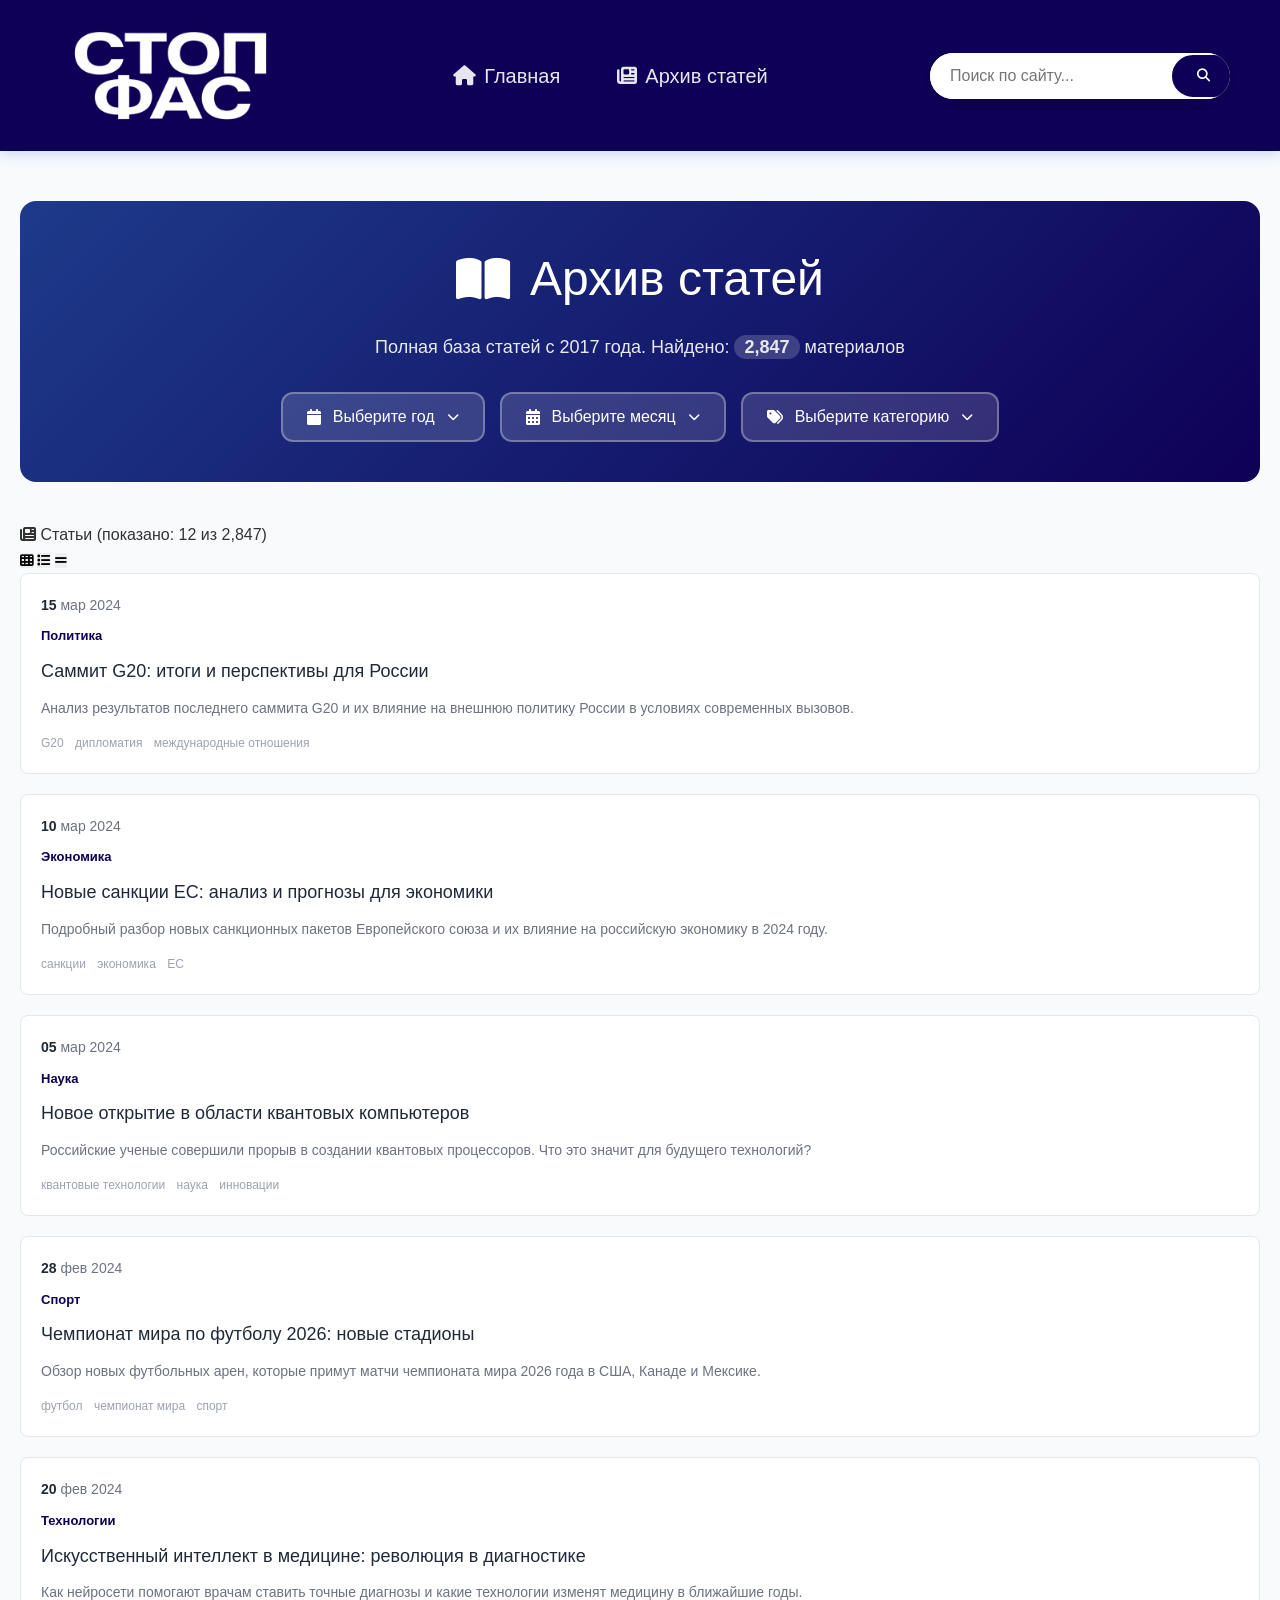
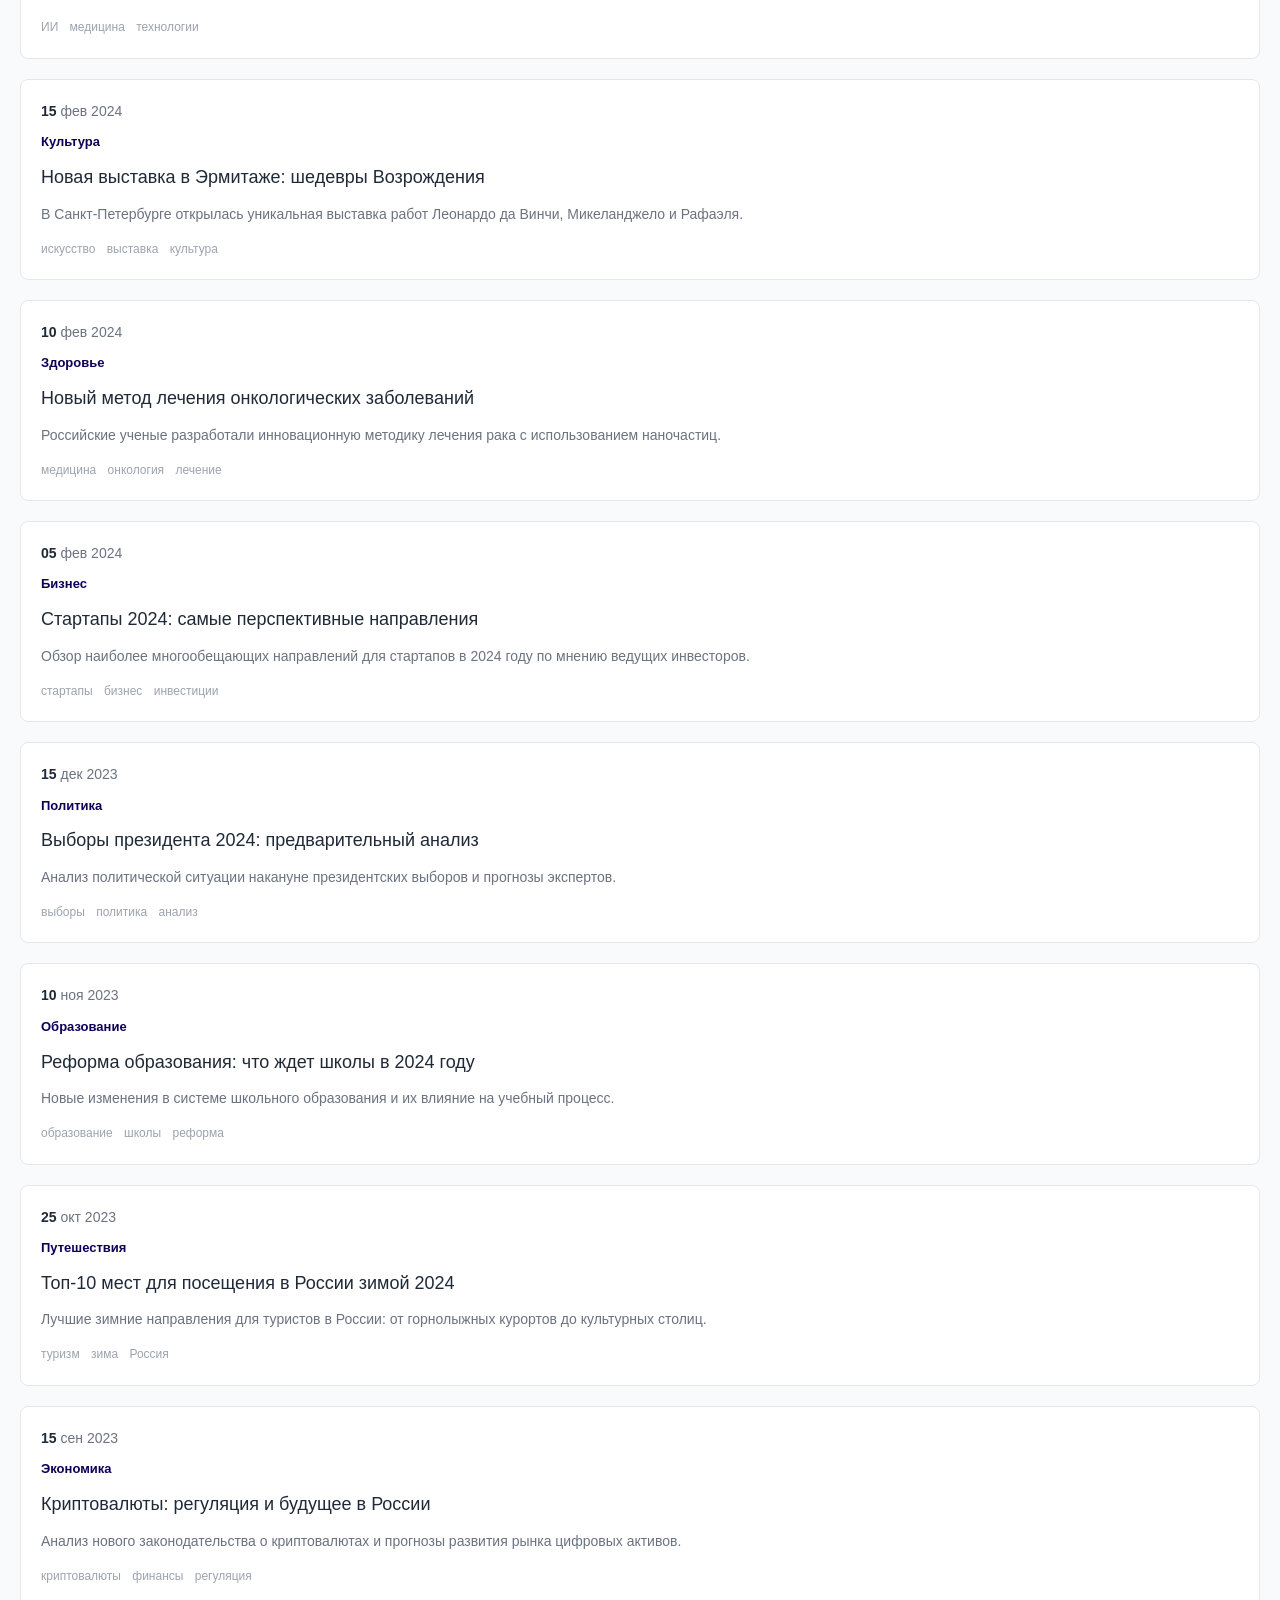
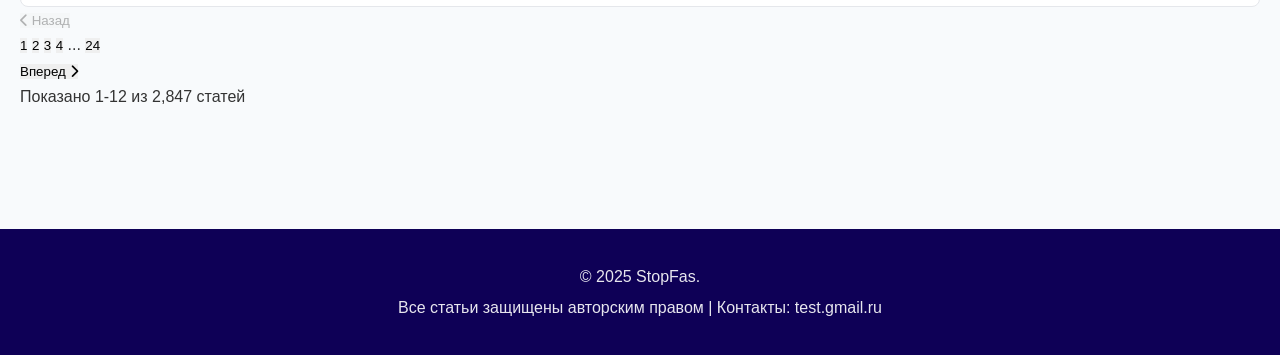
==== archive.html @ 85136a1c "first commit" ====
<!DOCTYPE html>
<html lang="ru">
  <head>
    <meta charset="UTF-8" />
    <meta name="viewport" content="width=device-width, initial-scale=1.0" />
    <title>Архив статей | NewsPortal</title>
    <link rel="stylesheet" href="./reset.css" />
    <link rel="stylesheet" href="archive.css" />
    <link rel="stylesheet" href="style.css" />
    <link
      rel="stylesheet"
      href="https://cdnjs.cloudflare.com/ajax/libs/font-awesome/6.4.0/css/all.min.css"
    />
    <link
      href="https://fonts.googleapis.com/css2?family=Inter:wght@400;500;600;700&display=swap"
      rel="stylesheet"
    />
  </head>
  <body>
    <!-- Хедер -->
    <header class="header">
      <div class="container">
        <div class="header_inner">
          <a href="./index.html" class="header_logo">
            <img src="./img/logo.png" alt="" />
          </a>
          <nav class="nav">
            <a href="./index.html"><i class="fas fa-home"></i> Главная</a>
            <a href="./archive.html"
              ><i class="fas fa-newspaper"></i>Архив статей</a
            >
          </nav>

          <div class="search header_search">
            <div class="search-box">
              <input type="text" placeholder="Поиск по сайту..." />
              <button type="submit">
                <i class="fas fa-search"></i>
              </button>
            </div>
          </div>
        </div>
      </div>
    </header>

    <!-- Архив статей -->
    <main class="archive-page">
      <!-- Шапка архива -->
      <div class="archive-header">
        <h1><i class="fas fa-book-open"></i> Архив статей</h1>
        <p class="archive-subtitle">
          Полная база статей с 2017 года. Найдено:
          <span class="article-count">2,847</span> материалов
        </p>
        <div class="archive-filters">
          <div class="dropdown">
            <button class="dropdown-btn">
              <i class="fas fa-calendar"></i> Выберите год
              <i class="fas fa-chevron-down dropdown-arrow"></i>
            </button>
            <div class="dropdown-content">
              <a href="#2024"><i class="fas fa-calendar-check"></i> 2024 год</a>
              <a href="#2023"><i class="fas fa-calendar-check"></i> 2023 год</a>
              <a href="#2022"><i class="fas fa-calendar-check"></i> 2022 год</a>
              <a href="#2021"><i class="fas fa-calendar-check"></i> 2021 год</a>
              <a href="#2020"><i class="fas fa-calendar-check"></i> 2020 год</a>
              <a href="#2019"><i class="fas fa-calendar-check"></i> 2019 год</a>
              <a href="#2018"><i class="fas fa-calendar-check"></i> 2018 год</a>
              <a href="#2017"><i class="fas fa-calendar-check"></i> 2017 год</a>
            </div>
          </div>
          
          <!-- Выпадающее меню "Месяц" -->
          <div class="dropdown">
            <button class="dropdown-btn">
              <i class="fas fa-calendar-alt"></i> Выберите месяц
              <i class="fas fa-chevron-down dropdown-arrow"></i>
            </button>
            <div class="dropdown-content">
              <a href="#january"><i class="fas fa-snowflake"></i> Январь</a>
              <a href="#february"><i class="fas fa-heart"></i> Февраль</a>
              <a href="#march"><i class="fas fa-seedling"></i> Март</a>
              <a href="#april"><i class="fas fa-umbrella"></i> Апрель</a>
              <a href="#may"><i class="fas fa-leaf"></i> Май</a>
              <a href="#june"><i class="fas fa-sun"></i> Июнь</a>
              <a href="#july"><i class="fas fa-sun"></i> Июль</a>
              <a href="#august"><i class="fas fa-umbrella-beach"></i> Август</a>
              <a href="#september"><i class="fas fa-graduation-cap"></i> Сентябрь</a>
              <a href="#october"><i class="fas fa-tree"></i> Октябрь</a>
              <a href="#november"><i class="fas fa-cloud"></i> Ноябрь</a>
              <a href="#december"><i class="fas fa-gift"></i> Декабрь</a>
            </div>
          </div>
          
          <!-- Выпадающее меню "Категория" -->
          <div class="dropdown">
            <button class="dropdown-btn">
              <i class="fas fa-tags"></i> Выберите категорию
              <i class="fas fa-chevron-down dropdown-arrow"></i>
            </button>
            <div class="dropdown-content">
              <a href="#politics"><i class="fas fa-landmark"></i> Государство</a>
              <a href="#career"><i class="fas fa-briefcase"></i> Карьера</a>
              <a href="#capital"><i class="fas fa-chart-line"></i> Капитал</a>
              <a href="#economy"><i class="fas fa-money-bill-wave"></i> Экономика</a>
              <a href="#law"><i class="fas fa-gavel"></i> Право</a>
              <a href="#technology"><i class="fas fa-laptop-code"></i> Технологии</a>
              <a href="#education"><i class="fas fa-graduation-cap"></i> Образование</a>
              <a href="#health"><i class="fas fa-heartbeat"></i> Здоровье</a>
            </div>
          </div>
        </div>
        </div>
      </div>

      <!-- Сетка статей -->
      <div class="archive-content">
        <div class="articles-header">
          <h2>
            <i class="fas fa-newspaper"></i> Статьи
            <span class="filter-info">(показано: 12 из 2,847)</span>
          </h2>
          <div class="view-controls">
            <button class="view-btn active" data-view="grid">
              <i class="fas fa-th"></i>
            </button>
            <button class="view-btn" data-view="list">
              <i class="fas fa-list"></i>
            </button>
            <button class="view-btn" data-view="compact">
              <i class="fas fa-grip-lines"></i>
            </button>
          </div>
        </div>

        <!-- Сетка статей -->
        <div class="articles-grid grid-view">
          <!-- Статья 1 -->
          <article class="article-card">
            <div class="article-badge">Новое</div>
            <div class="article-date">
              <span class="date-day">15</span>
              <span class="date-month">мар</span>
              <span class="date-year">2024</span>
            </div>
            <div class="article-content">
              <div class="article-category">Политика</div>
              <h3 class="article-title">
                <a href="#">Саммит G20: итоги и перспективы для России</a>
              </h3>
              <p class="article-excerpt">
                Анализ результатов последнего саммита G20 и их влияние на
                внешнюю политику России в условиях современных вызовов.
              </p>
              <div class="article-tags">
                <span class="tag">G20</span>
                <span class="tag">дипломатия</span>
                <span class="tag">международные отношения</span>
              </div>
            </div>
          </article>

          <!-- Статья 2 -->
          <article class="article-card">
            <div class="article-badge popular">Популярное</div>
            <div class="article-date">
              <span class="date-day">10</span>
              <span class="date-month">мар</span>
              <span class="date-year">2024</span>
            </div>
            <div class="article-content">
              <div class="article-category">Экономика</div>
              <h3 class="article-title">
                <a href="#"
                  >Новые санкции ЕС: анализ и прогнозы для экономики</a
                >
              </h3>
              <p class="article-excerpt">
                Подробный разбор новых санкционных пакетов Европейского союза и
                их влияние на российскую экономику в 2024 году.
              </p>
              
              <div class="article-tags">
                <span class="tag">санкции</span>
                <span class="tag">экономика</span>
                <span class="tag">ЕС</span>
              </div>
            </div>
          </article>

          <!-- Статья 3 -->
          <article class="article-card">
            <div class="article-date">
              <span class="date-day">05</span>
              <span class="date-month">мар</span>
              <span class="date-year">2024</span>
            </div>
            <div class="article-content">
              <div class="article-category">Наука</div>
              <h3 class="article-title">
                <a href="#">Новое открытие в области квантовых компьютеров</a>
              </h3>
              <p class="article-excerpt">
                Российские ученые совершили прорыв в создании квантовых
                процессоров. Что это значит для будущего технологий?
              </p>
              
              <div class="article-tags">
                <span class="tag">квантовые технологии</span>
                <span class="tag">наука</span>
                <span class="tag">инновации</span>
              </div>
            </div>
          </article>

          <!-- Статья 4 -->
          <article class="article-card">
            <div class="article-date">
              <span class="date-day">28</span>
              <span class="date-month">фев</span>
              <span class="date-year">2024</span>
            </div>
            <div class="article-content">
              <div class="article-category">Спорт</div>
              <h3 class="article-title">
                <a href="#">Чемпионат мира по футболу 2026: новые стадионы</a>
              </h3>
              <p class="article-excerpt">
                Обзор новых футбольных арен, которые примут матчи чемпионата
                мира 2026 года в США, Канаде и Мексике.
              </p>
              
              <div class="article-tags">
                <span class="tag">футбол</span>
                <span class="tag">чемпионат мира</span>
                <span class="tag">спорт</span>
              </div>
            </div>
          </article>

          <!-- Статья 5 -->
          <article class="article-card">
            <div class="article-badge">Аналитика</div>
            <div class="article-date">
              <span class="date-day">20</span>
              <span class="date-month">фев</span>
              <span class="date-year">2024</span>
            </div>
            <div class="article-content">
              <div class="article-category">Технологии</div>
              <h3 class="article-title">
                <a href="#"
                  >Искусственный интеллект в медицине: революция в
                  диагностике</a
                >
              </h3>
              <p class="article-excerpt">
                Как нейросети помогают врачам ставить точные диагнозы и какие
                технологии изменят медицину в ближайшие годы.
              </p>
              
              <div class="article-tags">
                <span class="tag">ИИ</span>
                <span class="tag">медицина</span>
                <span class="tag">технологии</span>
              </div>
            </div>
          </article>

          <!-- Статья 6 -->
          <article class="article-card">
            <div class="article-date">
              <span class="date-day">15</span>
              <span class="date-month">фев</span>
              <span class="date-year">2024</span>
            </div>
            <div class="article-content">
              <div class="article-category">Культура</div>
              <h3 class="article-title">
                <a href="#">Новая выставка в Эрмитаже: шедевры Возрождения</a>
              </h3>
              <p class="article-excerpt">
                В Санкт-Петербурге открылась уникальная выставка работ Леонардо
                да Винчи, Микеланджело и Рафаэля.
              </p>
              
              <div class="article-tags">
                <span class="tag">искусство</span>
                <span class="tag">выставка</span>
                <span class="tag">культура</span>
              </div>
            </div>
          </article>

          <!-- Статья 7 -->
          <article class="article-card">
            <div class="article-date">
              <span class="date-day">10</span>
              <span class="date-month">фев</span>
              <span class="date-year">2024</span>
            </div>
            <div class="article-content">
              <div class="article-category">Здоровье</div>
              <h3 class="article-title">
                <a href="#">Новый метод лечения онкологических заболеваний</a>
              </h3>
              <p class="article-excerpt">
                Российские ученые разработали инновационную методику лечения
                рака с использованием наночастиц.
              </p>
              
              <div class="article-tags">
                <span class="tag">медицина</span>
                <span class="tag">онкология</span>
                <span class="tag">лечение</span>
              </div>
            </div>
          </article>

          <!-- Статья 8 -->
          <article class="article-card">
            <div class="article-date">
              <span class="date-day">05</span>
              <span class="date-month">фев</span>
              <span class="date-year">2024</span>
            </div>
            <div class="article-content">
              <div class="article-category">Бизнес</div>
              <h3 class="article-title">
                <a href="#">Стартапы 2024: самые перспективные направления</a>
              </h3>
              <p class="article-excerpt">
                Обзор наиболее многообещающих направлений для стартапов в 2024
                году по мнению ведущих инвесторов.
              </p>
              
              <div class="article-tags">
                <span class="tag">стартапы</span>
                <span class="tag">бизнес</span>
                <span class="tag">инвестиции</span>
              </div>
            </div>
          </article>

          <!-- Статья 9 -->
          <article class="article-card">
            <div class="article-badge archive">Архив</div>
            <div class="article-date">
              <span class="date-day">15</span>
              <span class="date-month">дек</span>
              <span class="date-year">2023</span>
            </div>
            <div class="article-content">
              <div class="article-category">Политика</div>
              <h3 class="article-title">
                <a href="#">Выборы президента 2024: предварительный анализ</a>
              </h3>
              <p class="article-excerpt">
                Анализ политической ситуации накануне президентских выборов и
                прогнозы экспертов.
              </p>
              
              <div class="article-tags">
                <span class="tag">выборы</span>
                <span class="tag">политика</span>
                <span class="tag">анализ</span>
              </div>
            </div>
          </article>

          <!-- Статья 10 -->
          <article class="article-card">
            <div class="article-date">
              <span class="date-day">10</span>
              <span class="date-month">ноя</span>
              <span class="date-year">2023</span>
            </div>
            <div class="article-content">
              <div class="article-category">Образование</div>
              <h3 class="article-title">
                <a href="#">Реформа образования: что ждет школы в 2024 году</a>
              </h3>
              <p class="article-excerpt">
                Новые изменения в системе школьного образования и их влияние на
                учебный процесс.
              </p>
              
              <div class="article-tags">
                <span class="tag">образование</span>
                <span class="tag">школы</span>
                <span class="tag">реформа</span>
              </div>
            </div>
          </article>

          <!-- Статья 11 -->
          <article class="article-card">
            <div class="article-date">
              <span class="date-day">25</span>
              <span class="date-month">окт</span>
              <span class="date-year">2023</span>
            </div>
            <div class="article-content">
              <div class="article-category">Путешествия</div>
              <h3 class="article-title">
                <a href="#">Топ-10 мест для посещения в России зимой 2024</a>
              </h3>
              <p class="article-excerpt">
                Лучшие зимние направления для туристов в России: от горнолыжных
                курортов до культурных столиц.
              </p>
              
              <div class="article-tags">
                <span class="tag">туризм</span>
                <span class="tag">зима</span>
                <span class="tag">Россия</span>
              </div>
            </div>
          </article>

          <!-- Статья 12 -->
          <article class="article-card">
            <div class="article-badge archive">Архив</div>
            <div class="article-date">
              <span class="date-day">15</span>
              <span class="date-month">сен</span>
              <span class="date-year">2023</span>
            </div>
            <div class="article-content">
              <div class="article-category">Экономика</div>
              <h3 class="article-title">
                <a href="#">Криптовалюты: регуляция и будущее в России</a>
              </h3>
              <p class="article-excerpt">
                Анализ нового законодательства о криптовалютах и прогнозы
                развития рынка цифровых активов.
              </p>
              
              <div class="article-tags">
                <span class="tag">криптовалюты</span>
                <span class="tag">финансы</span>
                <span class="tag">регуляция</span>
              </div>
            </div>
          </article>
        </div>

        <!-- Пагинация -->
        <div class="archive-pagination">
          <button class="page-prev" disabled>
            <i class="fas fa-chevron-left"></i> Назад
          </button>
          <div class="page-numbers">
            <button class="page-number active">1</button>
            <button class="page-number">2</button>
            <button class="page-number">3</button>
            <button class="page-number">4</button>
            <span class="page-dots">...</span>
            <button class="page-number">24</button>
          </div>
          <button class="page-next">
            Вперед <i class="fas fa-chevron-right"></i>
          </button>
          <div class="page-info">Показано 1-12 из 2,847 статей</div>
        </div>

      
      </div>
    </main>


    <footer class="footer">
      <div class="footer-content">
        <p>© 2025 StopFas.</p>
        <p>Все статьи защищены авторским правом | Контакты: test.gmail.ru</p>
      </div>
    </footer>

    <script src="archive.js"></script>
  </body>
</html>
---- archive.css ----
/* Супер минимальный вариант */
.articles-grid {
  display: grid;
  grid-template-columns: repeat(auto-fill, minmax(320px, 1fr));
  gap: 20px;
}

.article-card {
  background: white;
  border: 1px solid #e5e7eb;
  padding: 20px;
  border-radius: 8px;
}

.article-badge {
  display: none;
}

.article-date {
  color: #6b7280;
  font-size: 14px;
  margin-bottom: 10px;
}

.date-day {
  font-weight: 600;
  color: #1f2937;
}

.article-category {
  color: #0e0056;
  font-weight: 600;
  font-size: 13px;
  margin-bottom: 10px;
  display: block;
}

.article-title {
  margin: 0 0 12px 0;
  font-size: 18px;
}

.article-title a {
  color: #1f2937;
  text-decoration: none;
}

.article-title a:hover {
  text-decoration: underline;
}

.article-excerpt {
  color: #6b7280;
  font-size: 14px;
  line-height: 1.5;
  margin-bottom: 15px;
}

.article-tags {
  font-size: 12px;
  color: #9ca3af;
}

.tag {
  margin-right: 8px;
}
/* Страница архива */
.archive-filters {
  display: flex;
  gap: 15px;
  justify-content: center;
  align-items: center;
}

.articles-grid {
  display: flex;
  flex-direction: column;
  gap: 20px;
}
.archive-page {
  max-width: 1400px;
  margin: 0 auto;
  padding: 0 20px 60px;
}

/* Шапка архива */
.archive-header {
  text-align: center;
  margin-bottom: 40px;
  padding: 40px 0;
  background: linear-gradient(135deg, #1e3a8a 0%, #0e0056 100%);
  border-radius: 16px;
  color: white;
  position: relative;
}

.archive-header h1 {
  font-size: 48px;
  margin-bottom: 15px;
  position: relative;
  z-index: 1;
  display: flex;
  align-items: center;
  justify-content: center;
  gap: 20px;
}

.archive-subtitle {
  font-size: 18px;
  opacity: 0.9;
  margin-bottom: 30px;
  position: relative;
  z-index: 1;
}

.article-count {
  font-weight: 700;
  background: rgba(255, 255, 255, 0.2);
  padding: 2px 10px;
  border-radius: 12px;
}

.quick-link:hover {
  background: rgba(255, 255, 255, 0.25);
  transform: translateY(-2px);
  border-color: rgba(255, 255, 255, 0.3);
}

/* Выпадающие меню */
.dropdown {
  position: relative;
  display: inline-block;
}

.dropdown-btn {
  background: rgba(255, 255, 255, 0.15);
  color: white;
  border: 2px solid rgba(255, 255, 255, 0.3);
  padding: 14px 24px;
  border-radius: 12px;
  font-size: 16px;
  font-weight: 500;
  cursor: pointer;
  display: flex;
  align-items: center;
  gap: 12px;
  transition: all 0.3s ease;
  min-width: 200px;
  justify-content: space-between;
}

.dropdown-btn:hover {
  background: rgba(255, 255, 255, 0.25);
  border-color: rgba(255, 255, 255, 0.5);
  transform: translateY(-2px);
}

.dropdown-btn:active {
  transform: translateY(0);
}

.dropdown-arrow {
  font-size: 12px;
  transition: transform 0.3s ease;
}

.dropdown.active .dropdown-arrow {
  transform: rotate(180deg);
}

/* Выпадающий контент */
.dropdown-content {
  display: none;
  position: absolute;
  top: 100%;
  left: 0;
  min-width: 250px;
  background: white;
  border-radius: 12px;
  box-shadow: 0 10px 30px rgba(0, 0, 0, 0.2);
  z-index: 1000;
  margin-top: 8px;
  overflow: hidden;
  border: 1px solid #e5e7eb;
}

.dropdown:hover .dropdown-content,
.dropdown.active .dropdown-content {
  display: block;
  animation: fadeIn 0.3s ease;
}

@keyframes fadeIn {
  from {
    opacity: 0;
    transform: translateY(-10px);
  }
  to {
    opacity: 1;
    transform: translateY(0);
  }
}

.dropdown-content a {
  display: flex;
  align-items: center;
  gap: 12px;
  padding: 14px 20px;
  color: #1f2937;
  text-decoration: none;
  font-size: 15px;
  font-weight: 500;
  transition: all 0.2s ease;
  border-left: 3px solid transparent;
}

.dropdown-content a:hover {
  background: #f3f4f6;
  color: #0e0056;
  border-left-color: #0e0056;
  padding-left: 25px;
}

.dropdown-content a i {
  width: 20px;
  color: #0e0056;
  font-size: 14px;
}

/* Адаптивность */
@media (max-width: 768px) {
  .archive-filters {
    flex-direction: column;
  }

  .dropdown-btn {
    width: 100%;
    justify-content: space-between;
  }

  .dropdown-content {
    position: static;
    width: 100%;
    margin-top: 5px;
  }
}
---- style.css ----
:root {
  --main-bg-color: #0e0056;
}

body {
  font-family: "Segoe UI", Tahoma, Geneva, Verdana, sans-serif;
  background-color: #f8fafc;
  color: #333;
  line-height: 1.6;
}
.wrapper {
  min-height: 100%;
  width: 100%;
  /* overflow: hidden; */
  display: flex;
  flex-direction: column;
  justify-content: space-between;
}

.container {
  max-width: 1590px;
  margin: 0 auto;
  padding: 0 50px;
  height: 100%;
}

.header {
  background: var(--main-bg-color);
  width: 100%;
  padding: 20px 0;
  margin-bottom: 50px;
  box-shadow: 0 4px 12px rgba(37, 99, 235, 0.2);
  position: relative;
  z-index: 100;
}

.header_inner {
  display: flex;
  align-items: center;
  justify-content: space-between;
}

.header-container {
  max-width: 1500px;
  margin: 0 auto;
  padding: 0 20px;
  display: flex;
  justify-content: space-between;
  align-items: center;
}

.main_top-posts {
  margin-bottom: 40px;
}
/* Логотип */
.header_logo {
  position: relative;
}

.header_logo img {
  width: 100%;
  transform: scale(0.8);
}

/* Навигация */
.nav {
  display: flex;
  gap: 25px;
}

.nav a {
  color: rgba(255, 255, 255, 0.9);
  text-decoration: none;
  font-weight: 500;
  font-size: 20px;
  padding: 8px 16px;
  border-radius: 8px;
  display: flex;
  align-items: center;
  gap: 8px;
  transition: all 0.3s;
}

.nav a:hover {
  background: rgba(255, 255, 255, 0.15);
  color: white;
  transform: translateY(-2px);
}

/* Поисковая строка в хедере */
.search {
  flex-shrink: 0;
}

.search-box {
  display: flex;
  background: white;
  border-radius: 25px;
  overflow: hidden;
  box-shadow: 0 4px 10px rgba(0, 0, 0, 0.1);
  width: 300px;
}

.search-box input {
  flex: 1;
  border: none;
  padding: 14px 20px;
  font-size: 16px;
  outline: none;
}

.search-box button {
  background: var(--main-bg-color);
  border: 2px solid white;
  border-radius: 25px;
  color: white;
  padding: 0 25px;
  cursor: pointer;
  transition: background 0.3s;
  display: flex;
  align-items: center;
  justify-content: center;
}

.search-box button:hover {
  transform: scale(1.012);
}

/* Сетка статей */
.posts-grid {
  display: grid;
  grid-template-columns: repeat(4, 1fr);
  gap: 25px;
  margin-bottom: 40px;
}

.post-card {
  background: white;
  max-width: 500px;
  border-radius: 12px;
  overflow: hidden;
  box-shadow: 0 5px 15px rgba(0, 0, 0, 0.05);
  border: 1px solid var(--main-bg-color);
  transition: all 0.3s;
}

.post-card:hover {
  transform: translateY(-5px);
  box-shadow: 0 15px 30px rgba(0, 0, 0, 0.1);
}

.post-image {
  height: 180px;
  position: relative;
  overflow: hidden;
  display: flex;
  align-items: center;
  justify-content: center;
}
.post-image img {
  width: 100%;
  height: 100%;
  object-fit: cover; /* ключевое свойство */
}

.post-category {
  position: absolute;
  top: 15px;
  left: 15px;
  background: rgba(255, 255, 255, 0.9);
  color: #1e40af;
  padding: 6px 15px;
  border-radius: 20px;
  font-size: 12px;
  font-weight: 700;
}

.post-content {
  padding: 25px;
}

.post-content h3 {
  margin-bottom: 15px;
}

.post-content h3 a {
  color: #1e3a8a;
  text-decoration: none;
  font-size: 25px;
  line-height: 1;
  transition: color 0.3s;
}

.post-content h3 a:hover {
  color: #0751c7;
}

.post-excerpt {
  color: #4b5563;
  line-height: 1.6;
  margin-bottom: 20px;
  font-size: 14px;
}

/* ----------------------- */
/* Подвал */
.footer {
  background: var(--main-bg-color);
  color: white;
  padding: 30px 20px;
  text-align: center;
  margin-top: 60px;
}

.footer-content {
  max-width: 1200px;
  margin: 0 auto;
}

.footer p {
  margin: 5px 0;
  opacity: 0.9;
}
/* ----------------------- */

.swiper {
  width: 100%;
  height: 600px;
}
.swiper-slide-next,
.swiper-slide-prev {
  opacity: 0;
}

.swiper_inner {
  position: relative;
}

.slide_img img {
  object-fit: cover;
  width: 100%;
  height: 100%;
}

.swiper-prev,
.swiper-next {
  width: 40px;
  height: 40px;
  background: transparent;
  border-radius: 50%;
  display: flex;
  align-items: center;
  justify-content: center;
  position: absolute;
  top: 50%;
  transform: translateY(-50%);
  z-index: 10;
  cursor: pointer;
  box-shadow: 0 3px 7px rgba(0, 0, 0, 0.2);
  transition: all 0.3s ease;
}

.swiper-prev {
  left: -30px;
}

.swiper-next {
  right: -30px;
}

.swiper-prev:hover,
.swiper-next:hover {
  transform: translateY(-50%) scale(1.05);
}

.swiper-prev:after,
.swiper-next:after {
  content: "";
  width: 12px;
  height: 12px;
  border: solid var(--main-bg-color);
  border-width: 0 2px 2px 0;
  display: inline-block;
}

.swiper-prev:after {
  transform: rotate(135deg);
  margin-right: 2px;
}

.swiper-next:after {
  transform: rotate(-45deg);
  margin-left: 2px;
}

.slide_inner {
  display: flex;
  background: rgb(206, 207, 199);
  height: 100%;
  gap: 20px;
}

.slide_content,
.slide_img {
  flex: 1; /* каждый занимает равное пространство */
  width: 50%; /* явно задаем 50% */
}

.slide_content {
  display: flex;
  padding: 20px 25px;
  text-align: center;
  flex-direction: column;
  justify-content: center;
  gap: 25px;
}

.slide_title {
  font-size: 35px;
}

.slide_descr {
  font-size: 17px;
}

.slide_category {
  position: relative;
  text-transform: uppercase;
  font-size: 18px;
}
.slide_category::after {
  content: "";
  position: absolute;
  top: 31px;
  left: 50%;
  height: 5px;
  padding-left: 100px;
  transform: translateX(-50%);
  border-top: solid 2px var(--main-bg-color);
}

.slider_btn {
  display: flex;
  align-items: center;
  justify-content: center;
}
.slider_btn a {
  background: var(--main-bg-color);
  border-radius: 25px;
  width: auto;
  color: white;
  font-size: 15px;
  padding: 5px 45px;
  cursor: pointer;
  transition: background 0.3s;
}

/* ============================= */

.record_title {
  text-align: center;
  font-size: 28px;
}

.bottom-posts_inner {
  display: flex;
  position: relative;
  flex-direction: row-reverse;
  justify-content: center;
  align-items: flex-start;
  gap: 40px;
}

.record_inner {
  display: flex;

  flex-direction: column;
  gap: 35px;
  padding: 0 10px;
}

.record_card {
  display: flex;
  flex-direction: column;
  gap: 25px;
  padding: 40px 40px 60px 40px;
  max-width: 750px;
  border: 1px solid rgba(0, 0, 0, 0.2);
  border-radius: 10px;
  box-shadow: rgba(0, 0, 0, 0.2) 0px 0px 20px 2px;
}

.record_img {
  border-radius: 15px;
  overflow: hidden;
}
.record_img img {
  width: 100%;
}

.record_content {
  display: flex;
  flex-direction: column;
  gap: 10px;
}

.record_meta {
  display: flex;
  gap: 15px;
  justify-content: space-between;
  margin-bottom: 20px;
}
.record_category {
  top: 15px;
  left: 15px;
  background: var(--main-bg-color);
  color: rgba(255, 255, 255, 0.9);
  padding: 6px 15px;
  border-radius: 20px;
  font-size: 12px;
  font-weight: 700;
}

.record_date {
  color: var(--main-bg-color);
}

.record_card-title {
  font-size: 35px;
  font-weight: 500;
}
.record_descr {
  font-size: 20px;
}

.record_btn {
  margin-top: 10px;
  display: flex;
  align-items: center;
  justify-content: center;
}
.record_btn a {
  background: var(--main-bg-color);
  border-radius: 25px;
  width: auto;
  color: white;
  font-size: 15px;
  padding: 7px 80px;
  cursor: pointer;
  transition: background 0.3s;
}

/* ===================== */
.sidebar {
  padding: 0 10px;
  display: flex;
  flex-direction: column;
  gap: 35px;
  position: sticky;
  top: 20px;
}

.sidebar_list {
  display: flex;
  flex-direction: column;
  gap: 20px;
}
.sidebar_title {
  text-align: center;
  font-size: 28px;
}
.sidebar_item {
  display: flex;
  align-items: center;
  gap: 10px;
}
.sidebar_item a {
  font-size: 20px;
  font-weight: 550;
}
.sidebar_img {
  border-radius: 100%;
  overflow: hidden;
  width: 40px;
}
.sidebar_img img {
  object-fit: cover;
  width: 100%;
  height: 100%;
}
/* ==== */

.bottom-posts_btn {
  display: flex;
  justify-content: center;
}
.bottom-posts_btn button {
  background: transparent;
  border-radius: 10px;
  border: 3px solid var(--main-bg-color);
  width: auto;
  color: var(--main-bg-color);
  font-size: 15px;
  padding: 7px 80px;
  cursor: pointer;
  transition: background 0.3s;
}

/* Адаптивность */
@media (max-width: 1200px) {
  .nav a {
    font-size: 20px;
  }
  .header_logo img {
    transform: scale(0.7);
  }
  .header_search {
    transform: scale(0.9);
  }
  .posts-grid {
    grid-template-columns: repeat(2, 1fr);
    justify-items: center;
  }

  .slide_title {
    font-size: 30px;
  }
}
@media (max-width: 1000px) {
  .header_inner {
    flex-direction: column;
    gap: 20px;
  }

  .nav {
    flex-wrap: wrap;
    justify-content: center;
  }

  .search-box {
    width: 100%;
    max-width: 400px;
  }

  /* ------------------------ */
  .swiper {
    height: 900px;
  }
  .slide_inner {
    flex-direction: column;
    width: 100%;
    align-items: center;
  }
  .slide_content,
  .slide_img {
    width: 100%;
    height: 50%;
  }

  .slide_title {
    font-size: 25px;
  }
  .slide_descr {
    font-size: 15px;
  }
  .slide_category {
    font-size: 15px;
  }
  .swiper-slide-next,
  .swiper-slide-prev {
    visibility: hidden;
  }

  /* ------- */
  .record_card-title {
    font-size: 30px;
  }
  .record_descr {
    font-size: 15px;
  }
  .sidebar_item a {
    font-size: 20px;
  }
  .sidebar_img {
    width: 30px;
  }
}

@media (max-width: 800px) {
  .record_card-title {
    font-size: 20px;
  }
  .record_descr {
    font-size: 12px;
  }
  .sidebar_item a {
    font-size: 15px;
  }
  .sidebar_img {
    width: 25px;
  }
  .record_meta {
    transform: scale(0.9);
  }
  .record_btn a {
    padding: 5px 30px;
    font-size: 12px;
  }
}

@media (max-width: 600px) {
  .nav {
    gap: 15px;
  }

  .nav a {
    padding: 6px 12px;
    font-size: 15px;
  }

  .search-box {
    width: 100%;
  }
  .posts-grid {
    grid-template-columns: repeat(1, 1fr);
    gap: 15px;
  }

  /* --------- */

  .swiper {
    height: auto;
    width: 100vw; /* полная ширина окна */
    position: relative;
    left: 50%; /* сдвигаем на 50% */
    right: 50%;
    margin-left: -50vw; /* компенсируем сдвиг */
    margin-right: -50vw;
  }

  .swiper-slide {
    opacity: 1;
  }
  .slide_title {
    font-size: 20px;
  }
  .slide_descr {
    font-size: 12px;
  }
  .slide_category {
    font-size: 12px;
  }
  .slider_btn a {
    padding: 3px 30px;
    font-size: 12px;
  }
  .slide_category::after {
    content: "";
    top: 20px;
    left: 50%;
    padding-left: 80px;
  }

  .swiper-prev {
    left: -40px;
  }

  .swiper-next {
    right: -40px;
  }
  .swiper-prev:after {
    transform: rotate(135deg);
    margin-right: 2px;
  }

  .swiper-next:after {
    transform: rotate(-45deg);
    margin-left: 2px;
  }
  /* --------- */
  .bottom-posts_inner {
    flex-direction: column;
    align-items: center;
  }
  .sidebar {
    position: static;
  }
  .sidebar_item a {
    font-size: 25px;
  }
  .sidebar_img {
    width: 35px;
  }
  .sidebar_item a {
    font-size: 20px;
  }
}

@media (max-width: 400px) {
  .record_card-title {
    font-size: 15px;
  }
  .record_descr {
    font-size: 12px;
  }
  .record_meta,
  .record_btn {
    transform: scale(0.9);
  }
  /* .sidebar_item a {
    font-size: 20px;
  }
  .sidebar_img {
    width: 30px;
  } */
}
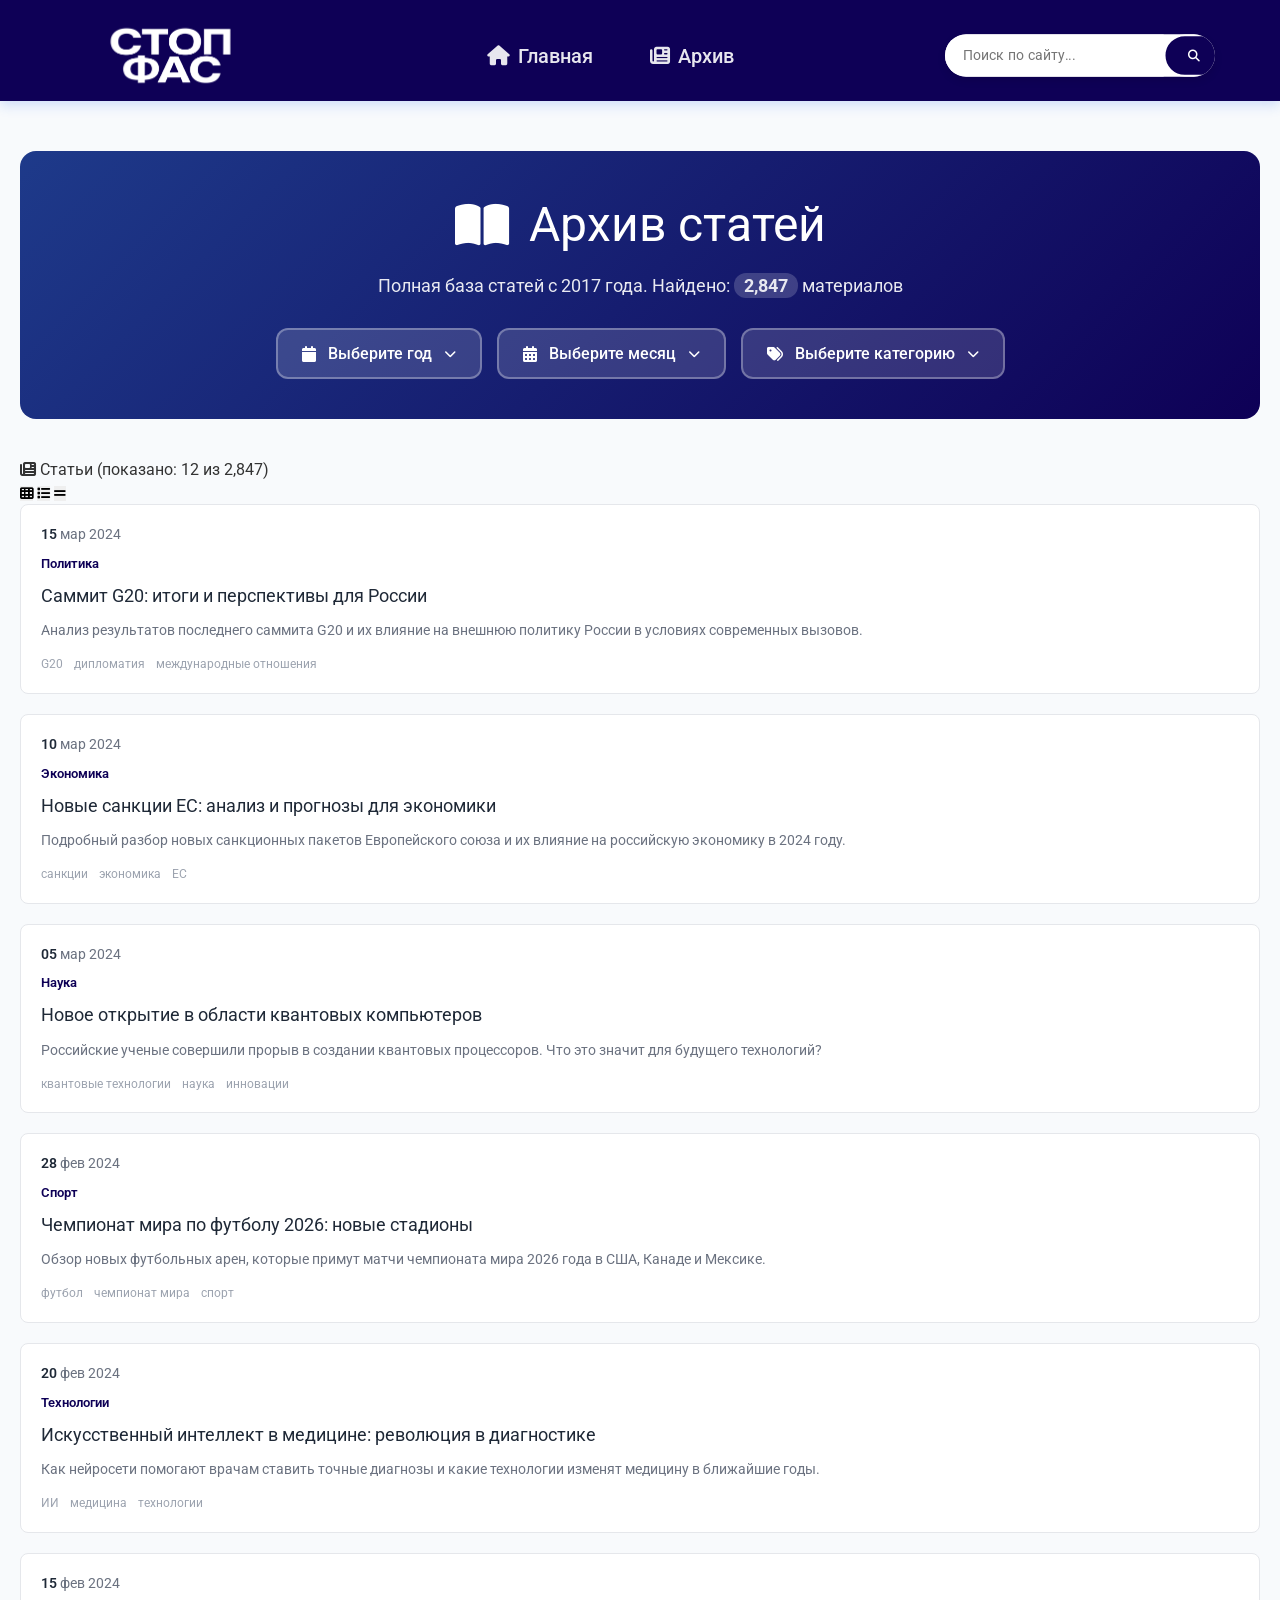
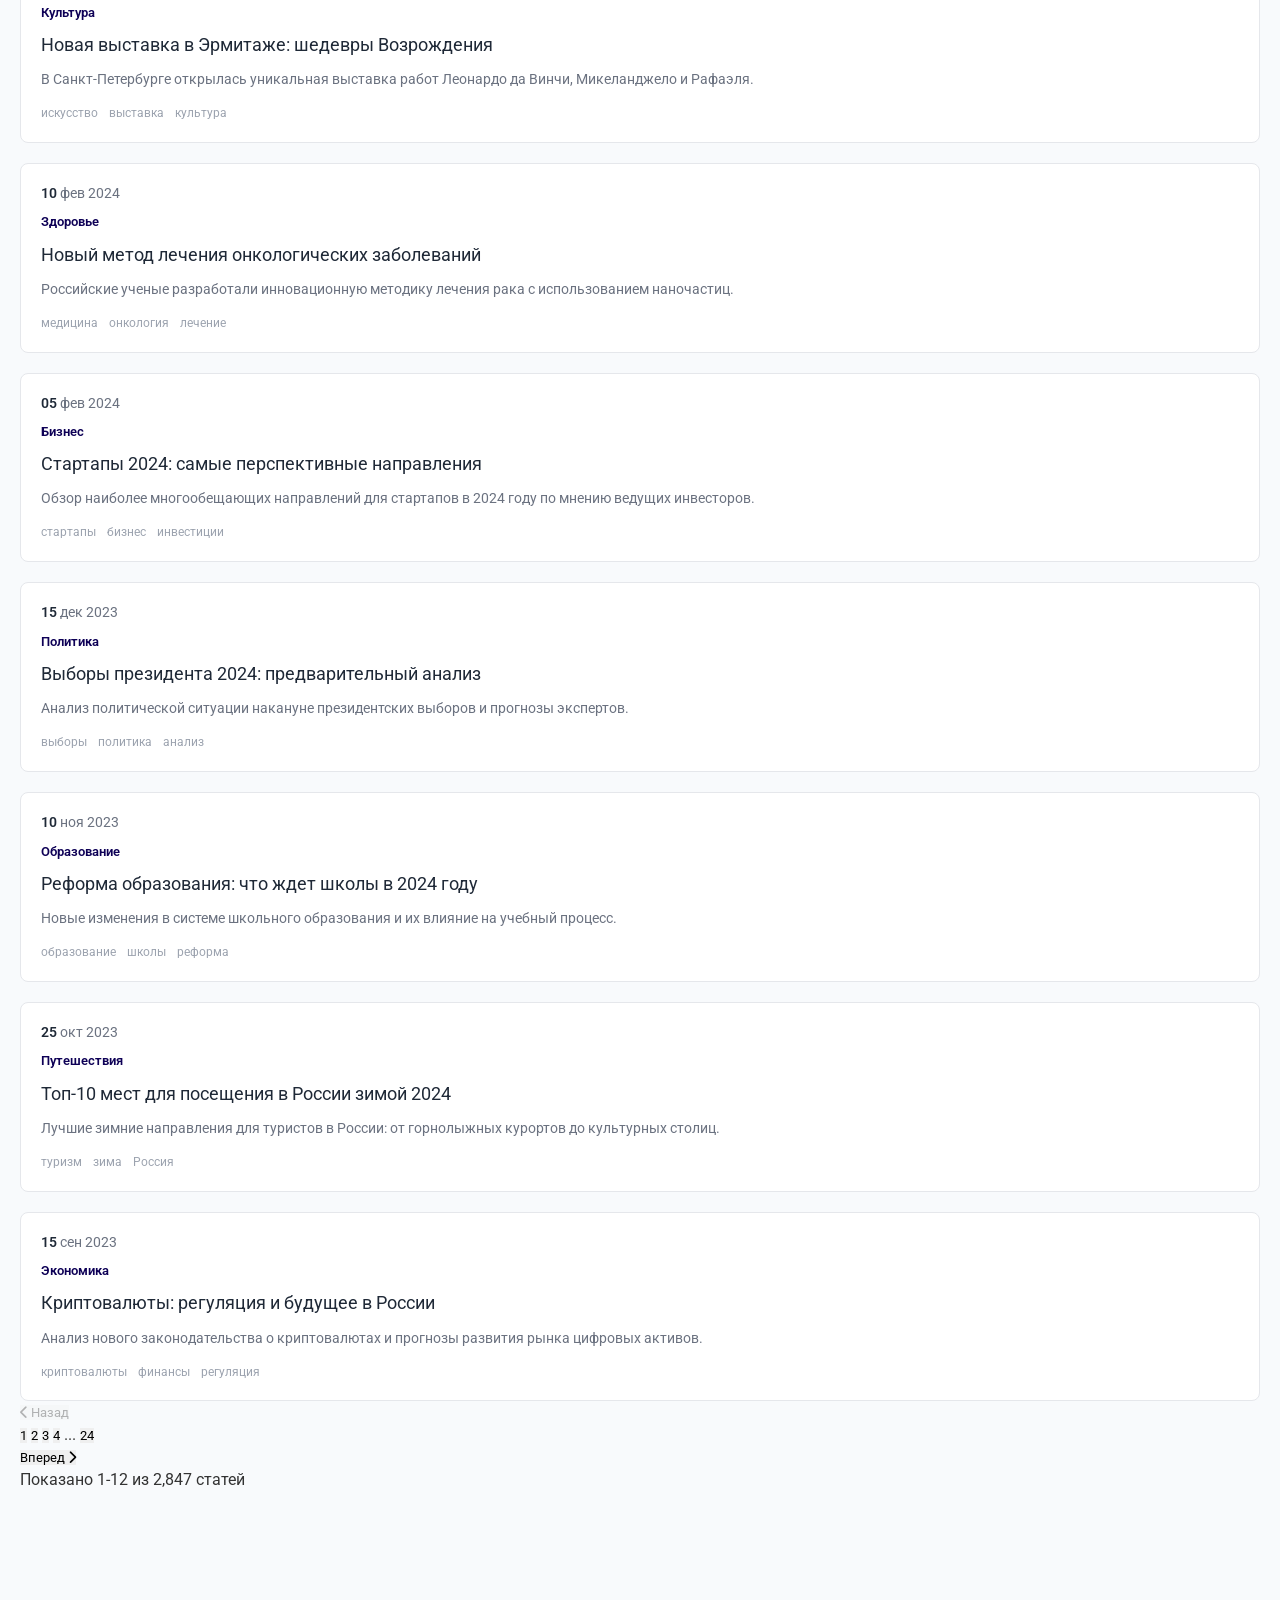
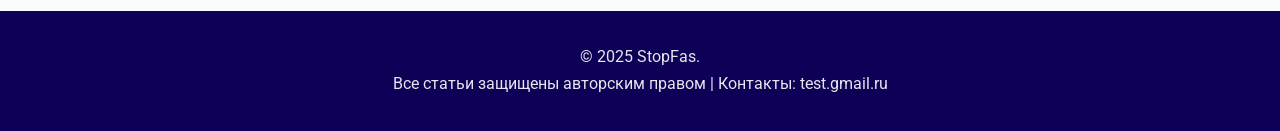
==== commit e6504c43: "save" ====
--- a/archive.html
+++ b/archive.html
@@ -7,6 +7,9 @@
     <link rel="stylesheet" href="./reset.css" />
     <link rel="stylesheet" href="archive.css" />
     <link rel="stylesheet" href="style.css" />
+    <link rel="preconnect" href="https://fonts.googleapis.com">
+    <link rel="preconnect" href="https://fonts.gstatic.com" crossorigin>
+    <link href="https://fonts.googleapis.com/css2?family=Roboto:ital,wght@0,100..900;1,100..900&display=swap" rel="stylesheet">
     <link
       rel="stylesheet"
       href="https://cdnjs.cloudflare.com/ajax/libs/font-awesome/6.4.0/css/all.min.css"
@@ -27,7 +30,7 @@
           <nav class="nav">
             <a href="./index.html"><i class="fas fa-home"></i> Главная</a>
             <a href="./archive.html"
-              ><i class="fas fa-newspaper"></i>Архив статей</a
+              ><i class="fas fa-newspaper"></i>Архив</a
             >
           </nav>
 
--- a/style.css
+++ b/style.css
@@ -3,15 +3,15 @@
 }
 
 body {
-  font-family: "Segoe UI", Tahoma, Geneva, Verdana, sans-serif;
+  font-family: "Roboto", sans-serif;
   background-color: #f8fafc;
   color: #333;
-  line-height: 1.6;
+  line-height: 1.4;
 }
 .wrapper {
   min-height: 100%;
   width: 100%;
-  /* overflow: hidden; */
+  overflow: hidden;
   display: flex;
   flex-direction: column;
   justify-content: space-between;
@@ -27,7 +27,7 @@
 .header {
   background: var(--main-bg-color);
   width: 100%;
-  padding: 20px 0;
+  padding: 0px 0 5px 0;
   margin-bottom: 50px;
   box-shadow: 0 4px 12px rgba(37, 99, 235, 0.2);
   position: relative;
@@ -38,6 +38,7 @@
   display: flex;
   align-items: center;
   justify-content: space-between;
+  margin-bottom: -15px;
 }
 
 .header-container {
@@ -55,11 +56,12 @@
 /* Логотип */
 .header_logo {
   position: relative;
+  transform: scale(0.5);
+  flex-shrink: 0;
 }
 
 .header_logo img {
   width: 100%;
-  transform: scale(0.8);
 }
 
 /* Навигация */
@@ -99,6 +101,7 @@
   overflow: hidden;
   box-shadow: 0 4px 10px rgba(0, 0, 0, 0.1);
   width: 300px;
+  transform: scale(0.9);
 }
 
 .search-box input {
@@ -528,13 +531,21 @@
 }
 @media (max-width: 1000px) {
   .header_inner {
-    flex-direction: column;
     gap: 20px;
+  }
+  .header_logo {
+    margin-right: -60px;
+    margin-left: -60px;
   }
 
   .nav {
     flex-wrap: wrap;
     justify-content: center;
+    gap: 10px;
+    padding: 10px 0;
+  }
+  .nav a {
+    padding: 0 5px;
   }
 
   .search-box {
@@ -606,11 +617,36 @@
     padding: 5px 30px;
     font-size: 12px;
   }
+  .search-box {
+    transform: scale(0.7);
+  }
+  .header_search {
+    margin: 0 -30px;
+  }
+
+  .nav a {
+    font-size: 15px;
+  }
 }
 
 @media (max-width: 600px) {
+  .header_inner {
+    flex-direction: column;
+    gap: 5px;
+    padding: 10px;
+  }
+
+  .header_logo {
+    margin-bottom: -45px;
+    margin-top: -30px;
+  }
+
+  .header_search {
+    margin-top: -20px;
+  }
+
   .nav {
-    gap: 15px;
+    gap: 0px;
   }
 
   .nav a {
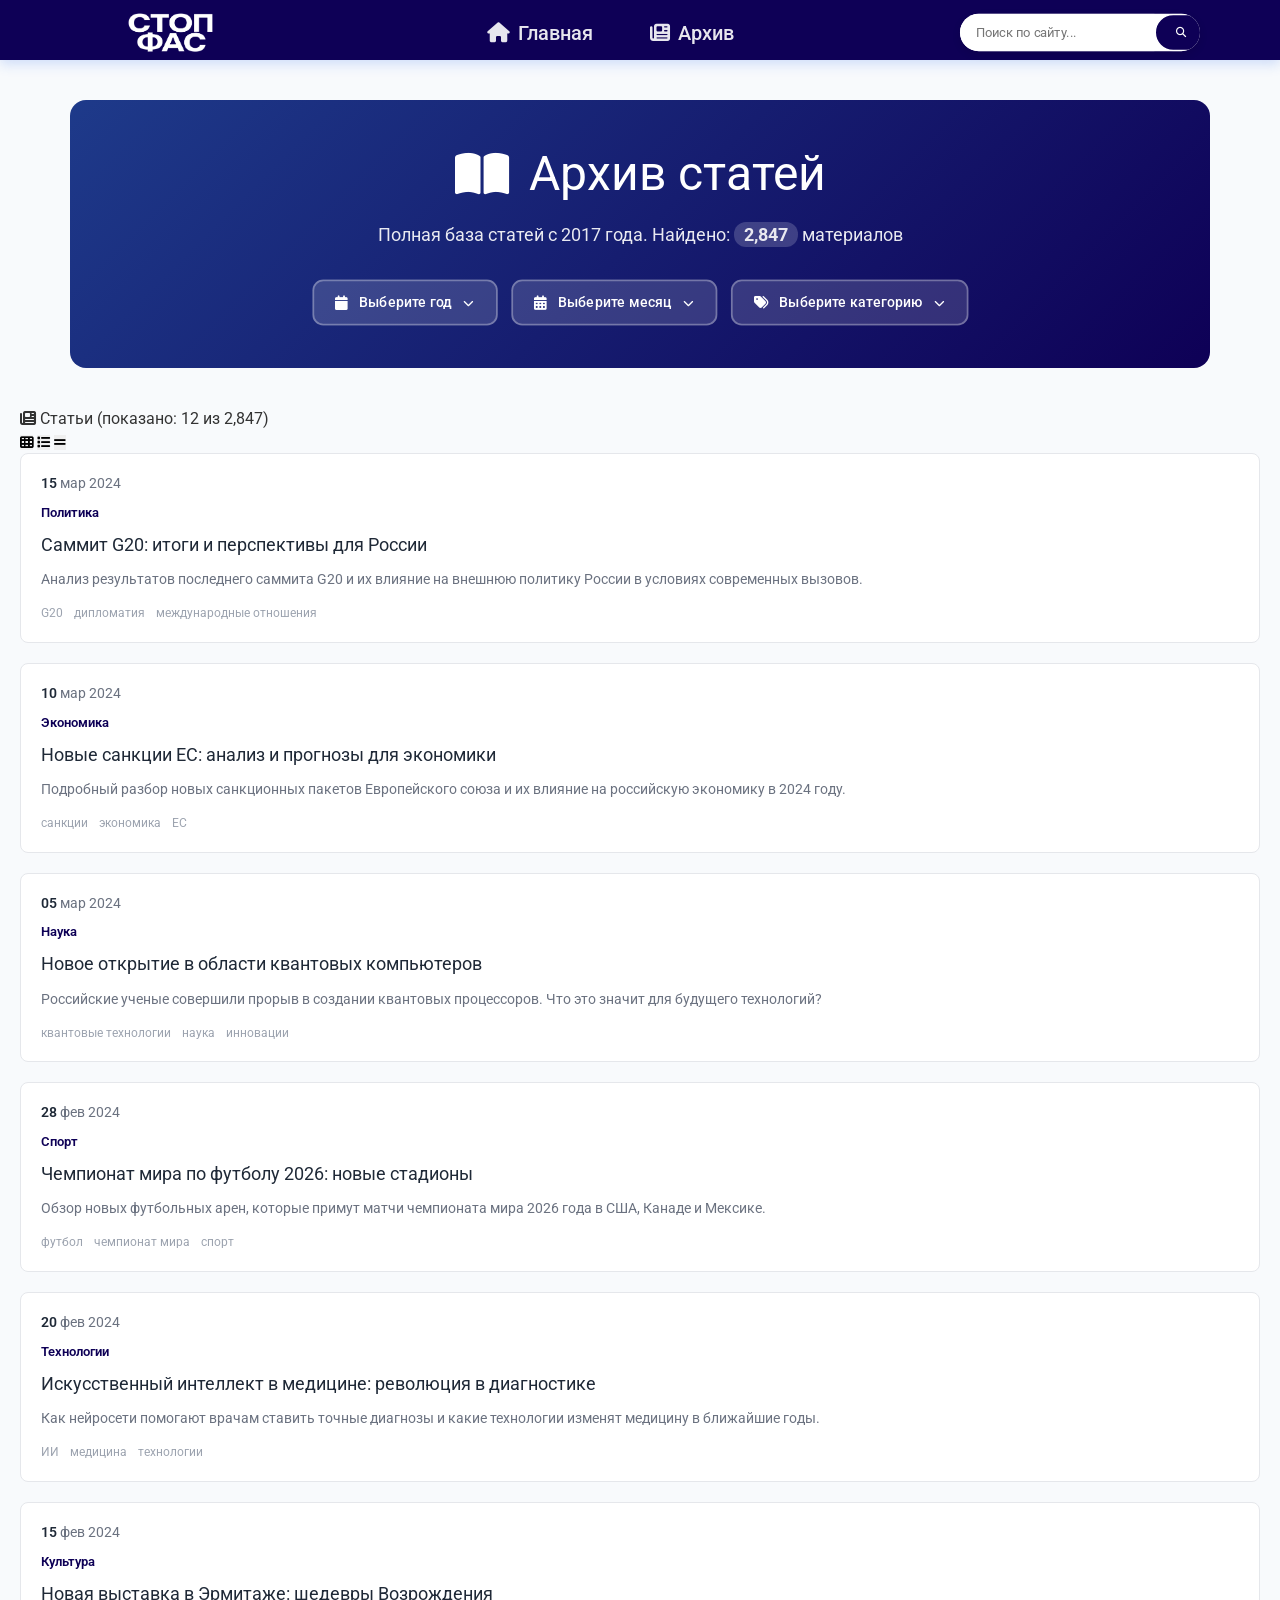
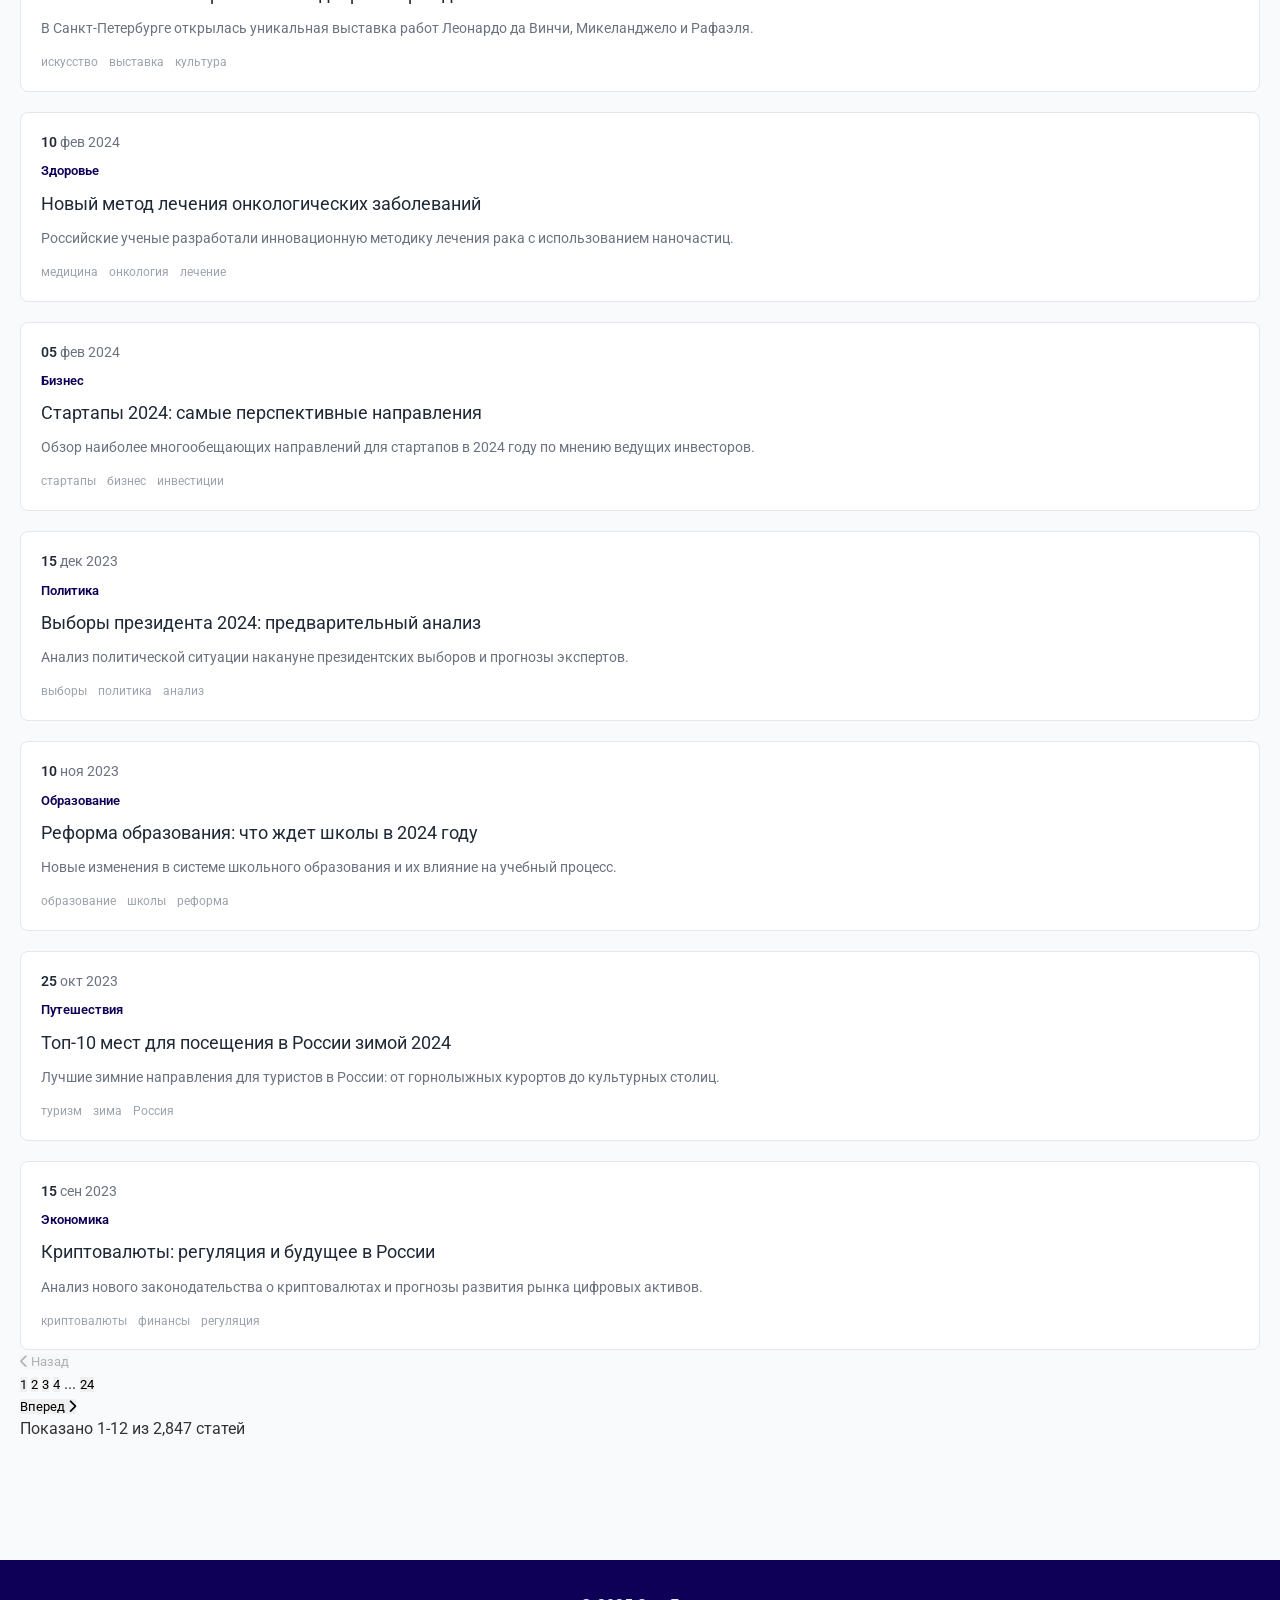
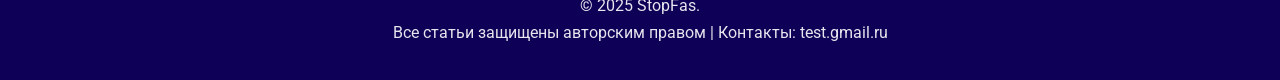
==== commit be4e7d13: "fix2" ====
--- a/archive.html
+++ b/archive.html
@@ -48,426 +48,436 @@
 
     <!-- Архив статей -->
     <main class="archive-page">
-      <!-- Шапка архива -->
-      <div class="archive-header">
-        <h1><i class="fas fa-book-open"></i> Архив статей</h1>
-        <p class="archive-subtitle">
-          Полная база статей с 2017 года. Найдено:
-          <span class="article-count">2,847</span> материалов
-        </p>
-        <div class="archive-filters">
-          <div class="dropdown">
-            <button class="dropdown-btn">
-              <i class="fas fa-calendar"></i> Выберите год
-              <i class="fas fa-chevron-down dropdown-arrow"></i>
+      <div class="container">
+        <div class="search_contain--mobile">
+          <div class="search-box search--mobile">
+            <input type="text" placeholder="Поиск по сайту..." />
+            <button type="submit">
+              <i class="fas fa-search"></i>
             </button>
-            <div class="dropdown-content">
-              <a href="#2024"><i class="fas fa-calendar-check"></i> 2024 год</a>
-              <a href="#2023"><i class="fas fa-calendar-check"></i> 2023 год</a>
-              <a href="#2022"><i class="fas fa-calendar-check"></i> 2022 год</a>
-              <a href="#2021"><i class="fas fa-calendar-check"></i> 2021 год</a>
-              <a href="#2020"><i class="fas fa-calendar-check"></i> 2020 год</a>
-              <a href="#2019"><i class="fas fa-calendar-check"></i> 2019 год</a>
-              <a href="#2018"><i class="fas fa-calendar-check"></i> 2018 год</a>
-              <a href="#2017"><i class="fas fa-calendar-check"></i> 2017 год</a>
-            </div>
-          </div>
-          
-          <!-- Выпадающее меню "Месяц" -->
-          <div class="dropdown">
-            <button class="dropdown-btn">
-              <i class="fas fa-calendar-alt"></i> Выберите месяц
-              <i class="fas fa-chevron-down dropdown-arrow"></i>
+          </div>
+        </div>
+        <!-- Шапка архива -->
+        <div class="archive-header">
+          <h1><i class="fas fa-book-open"></i> Архив статей</h1>
+          <p class="archive-subtitle">
+            Полная база статей с 2017 года. Найдено:
+            <span class="article-count">2,847</span> материалов
+          </p>
+          <div class="archive-filters">
+            <div class="dropdown">
+              <button class="dropdown-btn">
+                <i class="fas fa-calendar"></i> Выберите год
+                <i class="fas fa-chevron-down dropdown-arrow"></i>
+              </button>
+              <div class="dropdown-content">
+                <a href="#2024"><i class="fas fa-calendar-check"></i> 2024 год</a>
+                <a href="#2023"><i class="fas fa-calendar-check"></i> 2023 год</a>
+                <a href="#2022"><i class="fas fa-calendar-check"></i> 2022 год</a>
+                <a href="#2021"><i class="fas fa-calendar-check"></i> 2021 год</a>
+                <a href="#2020"><i class="fas fa-calendar-check"></i> 2020 год</a>
+                <a href="#2019"><i class="fas fa-calendar-check"></i> 2019 год</a>
+                <a href="#2018"><i class="fas fa-calendar-check"></i> 2018 год</a>
+                <a href="#2017"><i class="fas fa-calendar-check"></i> 2017 год</a>
+              </div>
+            </div>
+            
+            <!-- Выпадающее меню "Месяц" -->
+            <div class="dropdown">
+              <button class="dropdown-btn">
+                <i class="fas fa-calendar-alt"></i> Выберите месяц
+                <i class="fas fa-chevron-down dropdown-arrow"></i>
+              </button>
+              <div class="dropdown-content">
+                <a href="#january"><i class="fas fa-snowflake"></i> Январь</a>
+                <a href="#february"><i class="fas fa-heart"></i> Февраль</a>
+                <a href="#march"><i class="fas fa-seedling"></i> Март</a>
+                <a href="#april"><i class="fas fa-umbrella"></i> Апрель</a>
+                <a href="#may"><i class="fas fa-leaf"></i> Май</a>
+                <a href="#june"><i class="fas fa-sun"></i> Июнь</a>
+                <a href="#july"><i class="fas fa-sun"></i> Июль</a>
+                <a href="#august"><i class="fas fa-umbrella-beach"></i> Август</a>
+                <a href="#september"><i class="fas fa-graduation-cap"></i> Сентябрь</a>
+                <a href="#october"><i class="fas fa-tree"></i> Октябрь</a>
+                <a href="#november"><i class="fas fa-cloud"></i> Ноябрь</a>
+                <a href="#december"><i class="fas fa-gift"></i> Декабрь</a>
+              </div>
+            </div>
+            
+            <!-- Выпадающее меню "Категория" -->
+            <div class="dropdown">
+              <button class="dropdown-btn">
+                <i class="fas fa-tags"></i> Выберите категорию
+                <i class="fas fa-chevron-down dropdown-arrow"></i>
+              </button>
+              <div class="dropdown-content">
+                <a href="#politics"><i class="fas fa-landmark"></i> Государство</a>
+                <a href="#career"><i class="fas fa-briefcase"></i> Карьера</a>
+                <a href="#capital"><i class="fas fa-chart-line"></i> Капитал</a>
+                <a href="#economy"><i class="fas fa-money-bill-wave"></i> Экономика</a>
+                <a href="#law"><i class="fas fa-gavel"></i> Право</a>
+                <a href="#technology"><i class="fas fa-laptop-code"></i> Технологии</a>
+                <a href="#education"><i class="fas fa-graduation-cap"></i> Образование</a>
+                <a href="#health"><i class="fas fa-heartbeat"></i> Здоровье</a>
+              </div>
+            </div>
+          </div>
+          </div>
+        </div>
+  
+        <!-- Сетка статей -->
+        <div class="archive-content">
+          <div class="articles-header">
+            <h2>
+              <i class="fas fa-newspaper"></i> Статьи
+              <span class="filter-info">(показано: 12 из 2,847)</span>
+            </h2>
+            <div class="view-controls">
+              <button class="view-btn active" data-view="grid">
+                <i class="fas fa-th"></i>
+              </button>
+              <button class="view-btn" data-view="list">
+                <i class="fas fa-list"></i>
+              </button>
+              <button class="view-btn" data-view="compact">
+                <i class="fas fa-grip-lines"></i>
+              </button>
+            </div>
+          </div>
+  
+          <!-- Сетка статей -->
+          <div class="articles-grid grid-view">
+            <!-- Статья 1 -->
+            <article class="article-card">
+              <div class="article-badge">Новое</div>
+              <div class="article-date">
+                <span class="date-day">15</span>
+                <span class="date-month">мар</span>
+                <span class="date-year">2024</span>
+              </div>
+              <div class="article-content">
+                <div class="article-category">Политика</div>
+                <h3 class="article-title">
+                  <a href="#">Саммит G20: итоги и перспективы для России</a>
+                </h3>
+                <p class="article-excerpt">
+                  Анализ результатов последнего саммита G20 и их влияние на
+                  внешнюю политику России в условиях современных вызовов.
+                </p>
+                <div class="article-tags">
+                  <span class="tag">G20</span>
+                  <span class="tag">дипломатия</span>
+                  <span class="tag">международные отношения</span>
+                </div>
+              </div>
+            </article>
+  
+            <!-- Статья 2 -->
+            <article class="article-card">
+              <div class="article-badge popular">Популярное</div>
+              <div class="article-date">
+                <span class="date-day">10</span>
+                <span class="date-month">мар</span>
+                <span class="date-year">2024</span>
+              </div>
+              <div class="article-content">
+                <div class="article-category">Экономика</div>
+                <h3 class="article-title">
+                  <a href="#"
+                    >Новые санкции ЕС: анализ и прогнозы для экономики</a
+                  >
+                </h3>
+                <p class="article-excerpt">
+                  Подробный разбор новых санкционных пакетов Европейского союза и
+                  их влияние на российскую экономику в 2024 году.
+                </p>
+                
+                <div class="article-tags">
+                  <span class="tag">санкции</span>
+                  <span class="tag">экономика</span>
+                  <span class="tag">ЕС</span>
+                </div>
+              </div>
+            </article>
+  
+            <!-- Статья 3 -->
+            <article class="article-card">
+              <div class="article-date">
+                <span class="date-day">05</span>
+                <span class="date-month">мар</span>
+                <span class="date-year">2024</span>
+              </div>
+              <div class="article-content">
+                <div class="article-category">Наука</div>
+                <h3 class="article-title">
+                  <a href="#">Новое открытие в области квантовых компьютеров</a>
+                </h3>
+                <p class="article-excerpt">
+                  Российские ученые совершили прорыв в создании квантовых
+                  процессоров. Что это значит для будущего технологий?
+                </p>
+                
+                <div class="article-tags">
+                  <span class="tag">квантовые технологии</span>
+                  <span class="tag">наука</span>
+                  <span class="tag">инновации</span>
+                </div>
+              </div>
+            </article>
+  
+            <!-- Статья 4 -->
+            <article class="article-card">
+              <div class="article-date">
+                <span class="date-day">28</span>
+                <span class="date-month">фев</span>
+                <span class="date-year">2024</span>
+              </div>
+              <div class="article-content">
+                <div class="article-category">Спорт</div>
+                <h3 class="article-title">
+                  <a href="#">Чемпионат мира по футболу 2026: новые стадионы</a>
+                </h3>
+                <p class="article-excerpt">
+                  Обзор новых футбольных арен, которые примут матчи чемпионата
+                  мира 2026 года в США, Канаде и Мексике.
+                </p>
+                
+                <div class="article-tags">
+                  <span class="tag">футбол</span>
+                  <span class="tag">чемпионат мира</span>
+                  <span class="tag">спорт</span>
+                </div>
+              </div>
+            </article>
+  
+            <!-- Статья 5 -->
+            <article class="article-card">
+              <div class="article-badge">Аналитика</div>
+              <div class="article-date">
+                <span class="date-day">20</span>
+                <span class="date-month">фев</span>
+                <span class="date-year">2024</span>
+              </div>
+              <div class="article-content">
+                <div class="article-category">Технологии</div>
+                <h3 class="article-title">
+                  <a href="#"
+                    >Искусственный интеллект в медицине: революция в
+                    диагностике</a
+                  >
+                </h3>
+                <p class="article-excerpt">
+                  Как нейросети помогают врачам ставить точные диагнозы и какие
+                  технологии изменят медицину в ближайшие годы.
+                </p>
+                
+                <div class="article-tags">
+                  <span class="tag">ИИ</span>
+                  <span class="tag">медицина</span>
+                  <span class="tag">технологии</span>
+                </div>
+              </div>
+            </article>
+  
+            <!-- Статья 6 -->
+            <article class="article-card">
+              <div class="article-date">
+                <span class="date-day">15</span>
+                <span class="date-month">фев</span>
+                <span class="date-year">2024</span>
+              </div>
+              <div class="article-content">
+                <div class="article-category">Культура</div>
+                <h3 class="article-title">
+                  <a href="#">Новая выставка в Эрмитаже: шедевры Возрождения</a>
+                </h3>
+                <p class="article-excerpt">
+                  В Санкт-Петербурге открылась уникальная выставка работ Леонардо
+                  да Винчи, Микеланджело и Рафаэля.
+                </p>
+                
+                <div class="article-tags">
+                  <span class="tag">искусство</span>
+                  <span class="tag">выставка</span>
+                  <span class="tag">культура</span>
+                </div>
+              </div>
+            </article>
+  
+            <!-- Статья 7 -->
+            <article class="article-card">
+              <div class="article-date">
+                <span class="date-day">10</span>
+                <span class="date-month">фев</span>
+                <span class="date-year">2024</span>
+              </div>
+              <div class="article-content">
+                <div class="article-category">Здоровье</div>
+                <h3 class="article-title">
+                  <a href="#">Новый метод лечения онкологических заболеваний</a>
+                </h3>
+                <p class="article-excerpt">
+                  Российские ученые разработали инновационную методику лечения
+                  рака с использованием наночастиц.
+                </p>
+                
+                <div class="article-tags">
+                  <span class="tag">медицина</span>
+                  <span class="tag">онкология</span>
+                  <span class="tag">лечение</span>
+                </div>
+              </div>
+            </article>
+  
+            <!-- Статья 8 -->
+            <article class="article-card">
+              <div class="article-date">
+                <span class="date-day">05</span>
+                <span class="date-month">фев</span>
+                <span class="date-year">2024</span>
+              </div>
+              <div class="article-content">
+                <div class="article-category">Бизнес</div>
+                <h3 class="article-title">
+                  <a href="#">Стартапы 2024: самые перспективные направления</a>
+                </h3>
+                <p class="article-excerpt">
+                  Обзор наиболее многообещающих направлений для стартапов в 2024
+                  году по мнению ведущих инвесторов.
+                </p>
+                
+                <div class="article-tags">
+                  <span class="tag">стартапы</span>
+                  <span class="tag">бизнес</span>
+                  <span class="tag">инвестиции</span>
+                </div>
+              </div>
+            </article>
+  
+            <!-- Статья 9 -->
+            <article class="article-card">
+              <div class="article-badge archive">Архив</div>
+              <div class="article-date">
+                <span class="date-day">15</span>
+                <span class="date-month">дек</span>
+                <span class="date-year">2023</span>
+              </div>
+              <div class="article-content">
+                <div class="article-category">Политика</div>
+                <h3 class="article-title">
+                  <a href="#">Выборы президента 2024: предварительный анализ</a>
+                </h3>
+                <p class="article-excerpt">
+                  Анализ политической ситуации накануне президентских выборов и
+                  прогнозы экспертов.
+                </p>
+                
+                <div class="article-tags">
+                  <span class="tag">выборы</span>
+                  <span class="tag">политика</span>
+                  <span class="tag">анализ</span>
+                </div>
+              </div>
+            </article>
+  
+            <!-- Статья 10 -->
+            <article class="article-card">
+              <div class="article-date">
+                <span class="date-day">10</span>
+                <span class="date-month">ноя</span>
+                <span class="date-year">2023</span>
+              </div>
+              <div class="article-content">
+                <div class="article-category">Образование</div>
+                <h3 class="article-title">
+                  <a href="#">Реформа образования: что ждет школы в 2024 году</a>
+                </h3>
+                <p class="article-excerpt">
+                  Новые изменения в системе школьного образования и их влияние на
+                  учебный процесс.
+                </p>
+                
+                <div class="article-tags">
+                  <span class="tag">образование</span>
+                  <span class="tag">школы</span>
+                  <span class="tag">реформа</span>
+                </div>
+              </div>
+            </article>
+  
+            <!-- Статья 11 -->
+            <article class="article-card">
+              <div class="article-date">
+                <span class="date-day">25</span>
+                <span class="date-month">окт</span>
+                <span class="date-year">2023</span>
+              </div>
+              <div class="article-content">
+                <div class="article-category">Путешествия</div>
+                <h3 class="article-title">
+                  <a href="#">Топ-10 мест для посещения в России зимой 2024</a>
+                </h3>
+                <p class="article-excerpt">
+                  Лучшие зимние направления для туристов в России: от горнолыжных
+                  курортов до культурных столиц.
+                </p>
+                
+                <div class="article-tags">
+                  <span class="tag">туризм</span>
+                  <span class="tag">зима</span>
+                  <span class="tag">Россия</span>
+                </div>
+              </div>
+            </article>
+  
+            <!-- Статья 12 -->
+            <article class="article-card">
+              <div class="article-badge archive">Архив</div>
+              <div class="article-date">
+                <span class="date-day">15</span>
+                <span class="date-month">сен</span>
+                <span class="date-year">2023</span>
+              </div>
+              <div class="article-content">
+                <div class="article-category">Экономика</div>
+                <h3 class="article-title">
+                  <a href="#">Криптовалюты: регуляция и будущее в России</a>
+                </h3>
+                <p class="article-excerpt">
+                  Анализ нового законодательства о криптовалютах и прогнозы
+                  развития рынка цифровых активов.
+                </p>
+                
+                <div class="article-tags">
+                  <span class="tag">криптовалюты</span>
+                  <span class="tag">финансы</span>
+                  <span class="tag">регуляция</span>
+                </div>
+              </div>
+            </article>
+          </div>
+  
+          <!-- Пагинация -->
+          <div class="archive-pagination">
+            <button class="page-prev" disabled>
+              <i class="fas fa-chevron-left"></i> Назад
             </button>
-            <div class="dropdown-content">
-              <a href="#january"><i class="fas fa-snowflake"></i> Январь</a>
-              <a href="#february"><i class="fas fa-heart"></i> Февраль</a>
-              <a href="#march"><i class="fas fa-seedling"></i> Март</a>
-              <a href="#april"><i class="fas fa-umbrella"></i> Апрель</a>
-              <a href="#may"><i class="fas fa-leaf"></i> Май</a>
-              <a href="#june"><i class="fas fa-sun"></i> Июнь</a>
-              <a href="#july"><i class="fas fa-sun"></i> Июль</a>
-              <a href="#august"><i class="fas fa-umbrella-beach"></i> Август</a>
-              <a href="#september"><i class="fas fa-graduation-cap"></i> Сентябрь</a>
-              <a href="#october"><i class="fas fa-tree"></i> Октябрь</a>
-              <a href="#november"><i class="fas fa-cloud"></i> Ноябрь</a>
-              <a href="#december"><i class="fas fa-gift"></i> Декабрь</a>
-            </div>
-          </div>
-          
-          <!-- Выпадающее меню "Категория" -->
-          <div class="dropdown">
-            <button class="dropdown-btn">
-              <i class="fas fa-tags"></i> Выберите категорию
-              <i class="fas fa-chevron-down dropdown-arrow"></i>
+            <div class="page-numbers">
+              <button class="page-number active">1</button>
+              <button class="page-number">2</button>
+              <button class="page-number">3</button>
+              <button class="page-number">4</button>
+              <span class="page-dots">...</span>
+              <button class="page-number">24</button>
+            </div>
+            <button class="page-next">
+              Вперед <i class="fas fa-chevron-right"></i>
             </button>
-            <div class="dropdown-content">
-              <a href="#politics"><i class="fas fa-landmark"></i> Государство</a>
-              <a href="#career"><i class="fas fa-briefcase"></i> Карьера</a>
-              <a href="#capital"><i class="fas fa-chart-line"></i> Капитал</a>
-              <a href="#economy"><i class="fas fa-money-bill-wave"></i> Экономика</a>
-              <a href="#law"><i class="fas fa-gavel"></i> Право</a>
-              <a href="#technology"><i class="fas fa-laptop-code"></i> Технологии</a>
-              <a href="#education"><i class="fas fa-graduation-cap"></i> Образование</a>
-              <a href="#health"><i class="fas fa-heartbeat"></i> Здоровье</a>
-            </div>
-          </div>
+            <div class="page-info">Показано 1-12 из 2,847 статей</div>
+          </div>
+  
+        
         </div>
-        </div>
-      </div>
-
-      <!-- Сетка статей -->
-      <div class="archive-content">
-        <div class="articles-header">
-          <h2>
-            <i class="fas fa-newspaper"></i> Статьи
-            <span class="filter-info">(показано: 12 из 2,847)</span>
-          </h2>
-          <div class="view-controls">
-            <button class="view-btn active" data-view="grid">
-              <i class="fas fa-th"></i>
-            </button>
-            <button class="view-btn" data-view="list">
-              <i class="fas fa-list"></i>
-            </button>
-            <button class="view-btn" data-view="compact">
-              <i class="fas fa-grip-lines"></i>
-            </button>
-          </div>
-        </div>
-
-        <!-- Сетка статей -->
-        <div class="articles-grid grid-view">
-          <!-- Статья 1 -->
-          <article class="article-card">
-            <div class="article-badge">Новое</div>
-            <div class="article-date">
-              <span class="date-day">15</span>
-              <span class="date-month">мар</span>
-              <span class="date-year">2024</span>
-            </div>
-            <div class="article-content">
-              <div class="article-category">Политика</div>
-              <h3 class="article-title">
-                <a href="#">Саммит G20: итоги и перспективы для России</a>
-              </h3>
-              <p class="article-excerpt">
-                Анализ результатов последнего саммита G20 и их влияние на
-                внешнюю политику России в условиях современных вызовов.
-              </p>
-              <div class="article-tags">
-                <span class="tag">G20</span>
-                <span class="tag">дипломатия</span>
-                <span class="tag">международные отношения</span>
-              </div>
-            </div>
-          </article>
-
-          <!-- Статья 2 -->
-          <article class="article-card">
-            <div class="article-badge popular">Популярное</div>
-            <div class="article-date">
-              <span class="date-day">10</span>
-              <span class="date-month">мар</span>
-              <span class="date-year">2024</span>
-            </div>
-            <div class="article-content">
-              <div class="article-category">Экономика</div>
-              <h3 class="article-title">
-                <a href="#"
-                  >Новые санкции ЕС: анализ и прогнозы для экономики</a
-                >
-              </h3>
-              <p class="article-excerpt">
-                Подробный разбор новых санкционных пакетов Европейского союза и
-                их влияние на российскую экономику в 2024 году.
-              </p>
-              
-              <div class="article-tags">
-                <span class="tag">санкции</span>
-                <span class="tag">экономика</span>
-                <span class="tag">ЕС</span>
-              </div>
-            </div>
-          </article>
-
-          <!-- Статья 3 -->
-          <article class="article-card">
-            <div class="article-date">
-              <span class="date-day">05</span>
-              <span class="date-month">мар</span>
-              <span class="date-year">2024</span>
-            </div>
-            <div class="article-content">
-              <div class="article-category">Наука</div>
-              <h3 class="article-title">
-                <a href="#">Новое открытие в области квантовых компьютеров</a>
-              </h3>
-              <p class="article-excerpt">
-                Российские ученые совершили прорыв в создании квантовых
-                процессоров. Что это значит для будущего технологий?
-              </p>
-              
-              <div class="article-tags">
-                <span class="tag">квантовые технологии</span>
-                <span class="tag">наука</span>
-                <span class="tag">инновации</span>
-              </div>
-            </div>
-          </article>
-
-          <!-- Статья 4 -->
-          <article class="article-card">
-            <div class="article-date">
-              <span class="date-day">28</span>
-              <span class="date-month">фев</span>
-              <span class="date-year">2024</span>
-            </div>
-            <div class="article-content">
-              <div class="article-category">Спорт</div>
-              <h3 class="article-title">
-                <a href="#">Чемпионат мира по футболу 2026: новые стадионы</a>
-              </h3>
-              <p class="article-excerpt">
-                Обзор новых футбольных арен, которые примут матчи чемпионата
-                мира 2026 года в США, Канаде и Мексике.
-              </p>
-              
-              <div class="article-tags">
-                <span class="tag">футбол</span>
-                <span class="tag">чемпионат мира</span>
-                <span class="tag">спорт</span>
-              </div>
-            </div>
-          </article>
-
-          <!-- Статья 5 -->
-          <article class="article-card">
-            <div class="article-badge">Аналитика</div>
-            <div class="article-date">
-              <span class="date-day">20</span>
-              <span class="date-month">фев</span>
-              <span class="date-year">2024</span>
-            </div>
-            <div class="article-content">
-              <div class="article-category">Технологии</div>
-              <h3 class="article-title">
-                <a href="#"
-                  >Искусственный интеллект в медицине: революция в
-                  диагностике</a
-                >
-              </h3>
-              <p class="article-excerpt">
-                Как нейросети помогают врачам ставить точные диагнозы и какие
-                технологии изменят медицину в ближайшие годы.
-              </p>
-              
-              <div class="article-tags">
-                <span class="tag">ИИ</span>
-                <span class="tag">медицина</span>
-                <span class="tag">технологии</span>
-              </div>
-            </div>
-          </article>
-
-          <!-- Статья 6 -->
-          <article class="article-card">
-            <div class="article-date">
-              <span class="date-day">15</span>
-              <span class="date-month">фев</span>
-              <span class="date-year">2024</span>
-            </div>
-            <div class="article-content">
-              <div class="article-category">Культура</div>
-              <h3 class="article-title">
-                <a href="#">Новая выставка в Эрмитаже: шедевры Возрождения</a>
-              </h3>
-              <p class="article-excerpt">
-                В Санкт-Петербурге открылась уникальная выставка работ Леонардо
-                да Винчи, Микеланджело и Рафаэля.
-              </p>
-              
-              <div class="article-tags">
-                <span class="tag">искусство</span>
-                <span class="tag">выставка</span>
-                <span class="tag">культура</span>
-              </div>
-            </div>
-          </article>
-
-          <!-- Статья 7 -->
-          <article class="article-card">
-            <div class="article-date">
-              <span class="date-day">10</span>
-              <span class="date-month">фев</span>
-              <span class="date-year">2024</span>
-            </div>
-            <div class="article-content">
-              <div class="article-category">Здоровье</div>
-              <h3 class="article-title">
-                <a href="#">Новый метод лечения онкологических заболеваний</a>
-              </h3>
-              <p class="article-excerpt">
-                Российские ученые разработали инновационную методику лечения
-                рака с использованием наночастиц.
-              </p>
-              
-              <div class="article-tags">
-                <span class="tag">медицина</span>
-                <span class="tag">онкология</span>
-                <span class="tag">лечение</span>
-              </div>
-            </div>
-          </article>
-
-          <!-- Статья 8 -->
-          <article class="article-card">
-            <div class="article-date">
-              <span class="date-day">05</span>
-              <span class="date-month">фев</span>
-              <span class="date-year">2024</span>
-            </div>
-            <div class="article-content">
-              <div class="article-category">Бизнес</div>
-              <h3 class="article-title">
-                <a href="#">Стартапы 2024: самые перспективные направления</a>
-              </h3>
-              <p class="article-excerpt">
-                Обзор наиболее многообещающих направлений для стартапов в 2024
-                году по мнению ведущих инвесторов.
-              </p>
-              
-              <div class="article-tags">
-                <span class="tag">стартапы</span>
-                <span class="tag">бизнес</span>
-                <span class="tag">инвестиции</span>
-              </div>
-            </div>
-          </article>
-
-          <!-- Статья 9 -->
-          <article class="article-card">
-            <div class="article-badge archive">Архив</div>
-            <div class="article-date">
-              <span class="date-day">15</span>
-              <span class="date-month">дек</span>
-              <span class="date-year">2023</span>
-            </div>
-            <div class="article-content">
-              <div class="article-category">Политика</div>
-              <h3 class="article-title">
-                <a href="#">Выборы президента 2024: предварительный анализ</a>
-              </h3>
-              <p class="article-excerpt">
-                Анализ политической ситуации накануне президентских выборов и
-                прогнозы экспертов.
-              </p>
-              
-              <div class="article-tags">
-                <span class="tag">выборы</span>
-                <span class="tag">политика</span>
-                <span class="tag">анализ</span>
-              </div>
-            </div>
-          </article>
-
-          <!-- Статья 10 -->
-          <article class="article-card">
-            <div class="article-date">
-              <span class="date-day">10</span>
-              <span class="date-month">ноя</span>
-              <span class="date-year">2023</span>
-            </div>
-            <div class="article-content">
-              <div class="article-category">Образование</div>
-              <h3 class="article-title">
-                <a href="#">Реформа образования: что ждет школы в 2024 году</a>
-              </h3>
-              <p class="article-excerpt">
-                Новые изменения в системе школьного образования и их влияние на
-                учебный процесс.
-              </p>
-              
-              <div class="article-tags">
-                <span class="tag">образование</span>
-                <span class="tag">школы</span>
-                <span class="tag">реформа</span>
-              </div>
-            </div>
-          </article>
-
-          <!-- Статья 11 -->
-          <article class="article-card">
-            <div class="article-date">
-              <span class="date-day">25</span>
-              <span class="date-month">окт</span>
-              <span class="date-year">2023</span>
-            </div>
-            <div class="article-content">
-              <div class="article-category">Путешествия</div>
-              <h3 class="article-title">
-                <a href="#">Топ-10 мест для посещения в России зимой 2024</a>
-              </h3>
-              <p class="article-excerpt">
-                Лучшие зимние направления для туристов в России: от горнолыжных
-                курортов до культурных столиц.
-              </p>
-              
-              <div class="article-tags">
-                <span class="tag">туризм</span>
-                <span class="tag">зима</span>
-                <span class="tag">Россия</span>
-              </div>
-            </div>
-          </article>
-
-          <!-- Статья 12 -->
-          <article class="article-card">
-            <div class="article-badge archive">Архив</div>
-            <div class="article-date">
-              <span class="date-day">15</span>
-              <span class="date-month">сен</span>
-              <span class="date-year">2023</span>
-            </div>
-            <div class="article-content">
-              <div class="article-category">Экономика</div>
-              <h3 class="article-title">
-                <a href="#">Криптовалюты: регуляция и будущее в России</a>
-              </h3>
-              <p class="article-excerpt">
-                Анализ нового законодательства о криптовалютах и прогнозы
-                развития рынка цифровых активов.
-              </p>
-              
-              <div class="article-tags">
-                <span class="tag">криптовалюты</span>
-                <span class="tag">финансы</span>
-                <span class="tag">регуляция</span>
-              </div>
-            </div>
-          </article>
-        </div>
-
-        <!-- Пагинация -->
-        <div class="archive-pagination">
-          <button class="page-prev" disabled>
-            <i class="fas fa-chevron-left"></i> Назад
-          </button>
-          <div class="page-numbers">
-            <button class="page-number active">1</button>
-            <button class="page-number">2</button>
-            <button class="page-number">3</button>
-            <button class="page-number">4</button>
-            <span class="page-dots">...</span>
-            <button class="page-number">24</button>
-          </div>
-          <button class="page-next">
-            Вперед <i class="fas fa-chevron-right"></i>
-          </button>
-          <div class="page-info">Показано 1-12 из 2,847 статей</div>
-        </div>
-
-      
       </div>
     </main>
 
--- a/archive.css
+++ b/archive.css
@@ -70,6 +70,7 @@
   gap: 15px;
   justify-content: center;
   align-items: center;
+  transform: scale(0.9);
 }
 
 .articles-grid {
@@ -87,7 +88,7 @@
 .archive-header {
   text-align: center;
   margin-bottom: 40px;
-  padding: 40px 0;
+  padding: 40px 15px;
   background: linear-gradient(135deg, #1e3a8a 0%, #0e0056 100%);
   border-radius: 16px;
   color: white;
@@ -228,7 +229,7 @@
 }
 
 /* Адаптивность */
-@media (max-width: 768px) {
+@media (max-width: 800px) {
   .archive-filters {
     flex-direction: column;
   }
@@ -243,4 +244,26 @@
     width: 100%;
     margin-top: 5px;
   }
-}
+
+  .archive-header h1 {
+    font-size: 30px;
+  }
+  .archive-subtitle {
+    font-size: 20px;
+  }
+  .archive-filters {
+    transform: scale(0.87);
+  }
+}
+
+@media (max-width: 500px) {
+  .archive-header h1 {
+    font-size: 25px;
+  }
+  .archive-subtitle {
+    font-size: 15px;
+  }
+  .archive-filters {
+    transform: scale(0.8);
+  }
+}
--- a/style.css
+++ b/style.css
@@ -11,7 +11,7 @@
 .wrapper {
   min-height: 100%;
   width: 100%;
-  overflow: hidden;
+  /* overflow: hidden; */
   display: flex;
   flex-direction: column;
   justify-content: space-between;
@@ -27,8 +27,8 @@
 .header {
   background: var(--main-bg-color);
   width: 100%;
-  padding: 0px 0 5px 0;
-  margin-bottom: 50px;
+  padding: 0px 0 10px 0;
+  margin-bottom: 40px;
   box-shadow: 0 4px 12px rgba(37, 99, 235, 0.2);
   position: relative;
   z-index: 100;
@@ -39,6 +39,7 @@
   align-items: center;
   justify-content: space-between;
   margin-bottom: -15px;
+  height: 65px;
 }
 
 .header-container {
@@ -56,7 +57,7 @@
 /* Логотип */
 .header_logo {
   position: relative;
-  transform: scale(0.5);
+  transform: scale(0.35);
   flex-shrink: 0;
 }
 
@@ -101,7 +102,7 @@
   overflow: hidden;
   box-shadow: 0 4px 10px rgba(0, 0, 0, 0.1);
   width: 300px;
-  transform: scale(0.9);
+  transform: scale(0.8);
 }
 
 .search-box input {
@@ -128,6 +129,12 @@
 .search-box button:hover {
   transform: scale(1.012);
 }
+.search_contain--mobile {
+  display: none;
+}
+.search--mobile {
+  display: none;
+}
 
 /* Сетка статей */
 .posts-grid {
@@ -159,6 +166,7 @@
   display: flex;
   align-items: center;
   justify-content: center;
+  margin-bottom: 10px;
 }
 .post-image img {
   width: 100%;
@@ -179,7 +187,7 @@
 }
 
 .post-content {
-  padding: 25px;
+  padding: 0 25px;
 }
 
 .post-content h3 {
@@ -372,6 +380,7 @@
   justify-content: center;
   align-items: flex-start;
   gap: 40px;
+  margin-bottom: 70px;
 }
 
 .record_inner {
@@ -539,7 +548,6 @@
   }
 
   .nav {
-    flex-wrap: wrap;
     justify-content: center;
     gap: 10px;
     padding: 10px 0;
@@ -631,31 +639,36 @@
 
 @media (max-width: 600px) {
   .header_inner {
-    flex-direction: column;
     gap: 5px;
-    padding: 10px;
-  }
-
-  .header_logo {
-    margin-bottom: -45px;
-    margin-top: -30px;
+    padding: 12px 0;
+    height: 50px;
   }
 
   .header_search {
-    margin-top: -20px;
+    display: none;
   }
 
   .nav {
-    gap: 0px;
+    gap: 15px;
   }
 
   .nav a {
-    padding: 6px 12px;
+    padding: 0 0;
     font-size: 15px;
+    flex-wrap: nowrap;
   }
 
   .search-box {
     width: 100%;
+  }
+  .search_contain--mobile {
+    display: flex;
+    justify-content: center;
+    margin-bottom: 20px;
+    margin-top: -20px;
+  }
+  .search--mobile {
+    display: flex;
   }
   .posts-grid {
     grid-template-columns: repeat(1, 1fr);
@@ -730,6 +743,19 @@
   .sidebar_item a {
     font-size: 20px;
   }
+
+  .record_card {
+    padding: 20px 20px 20px 20px;
+    gap: 15px;
+    text-align: center;
+  }
+
+  .record_content {
+    gap: 7px;
+  }
+  .record_meta {
+    margin-bottom: 10px;
+  }
 }
 
 @media (max-width: 400px) {
@@ -749,4 +775,8 @@
   .sidebar_img {
     width: 30px;
   } */
-}
+
+  .header_logo {
+    margin-left: -90px;
+  }
+}
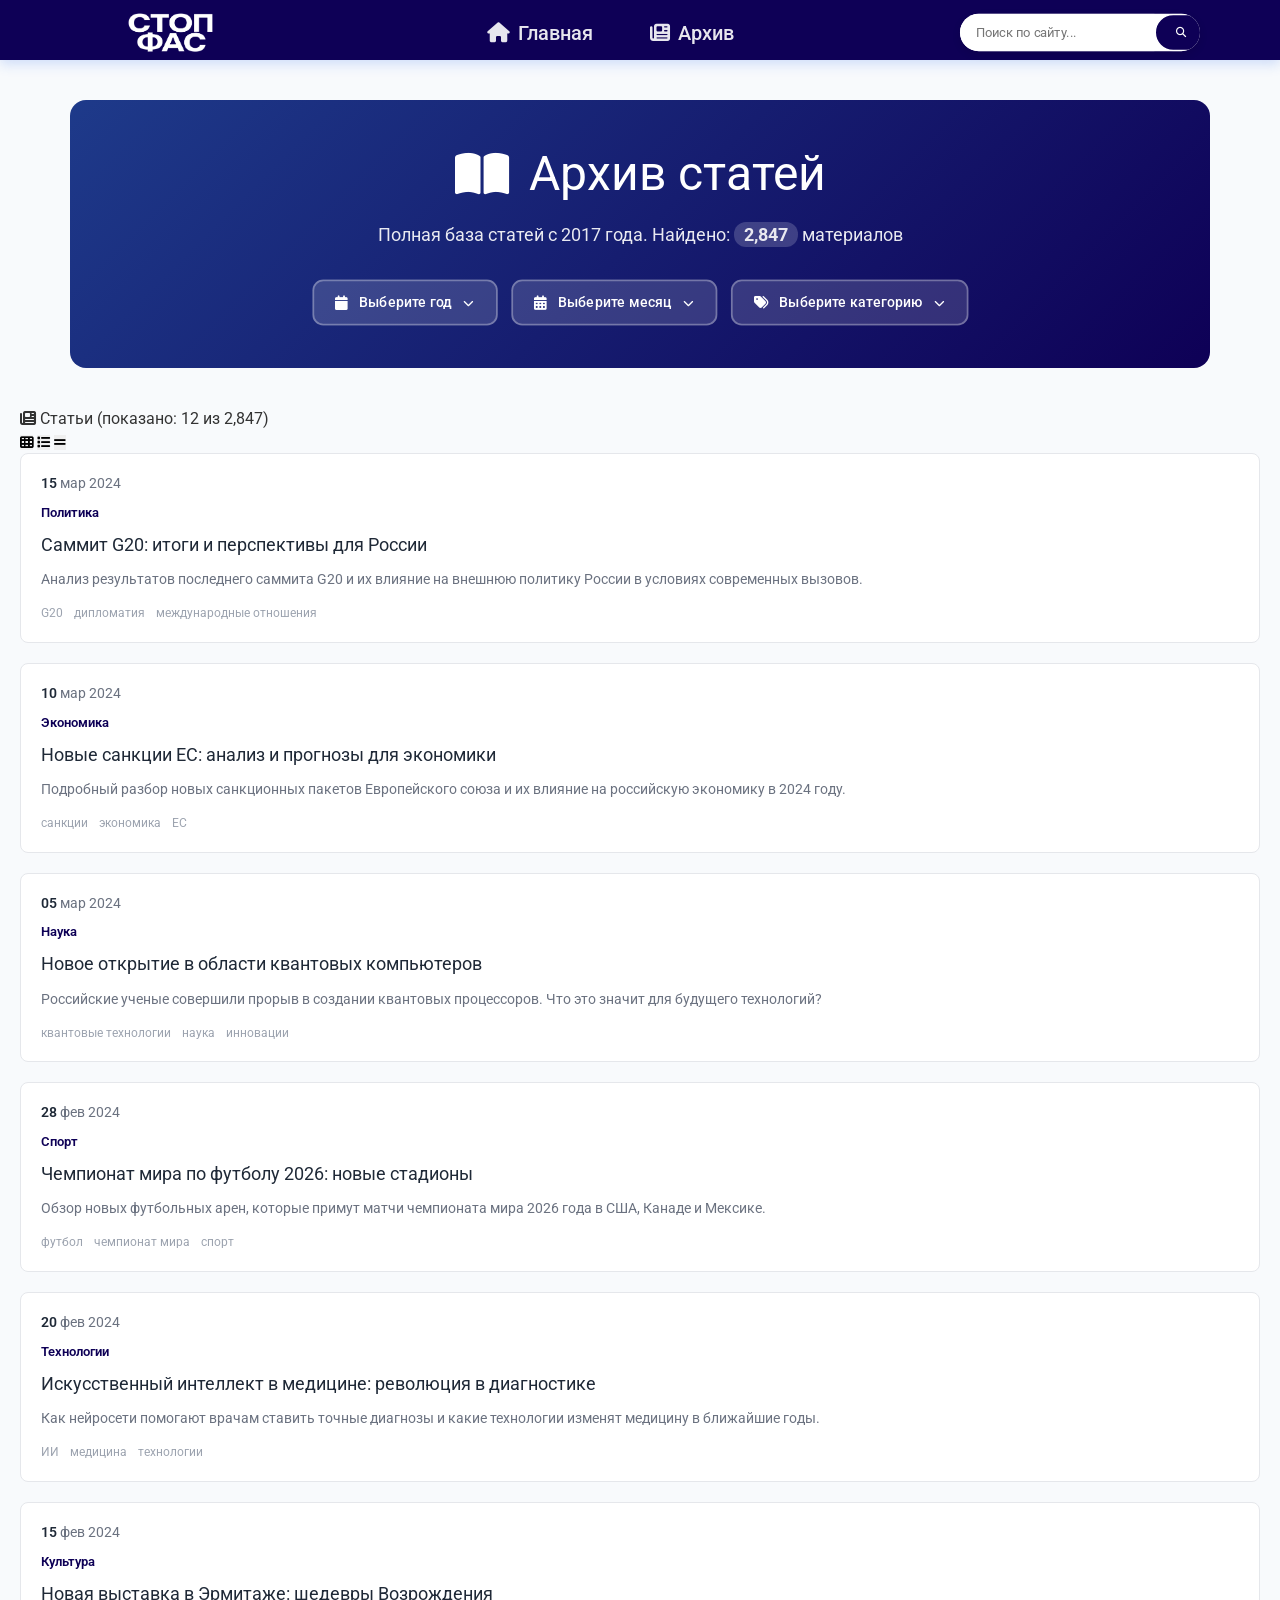
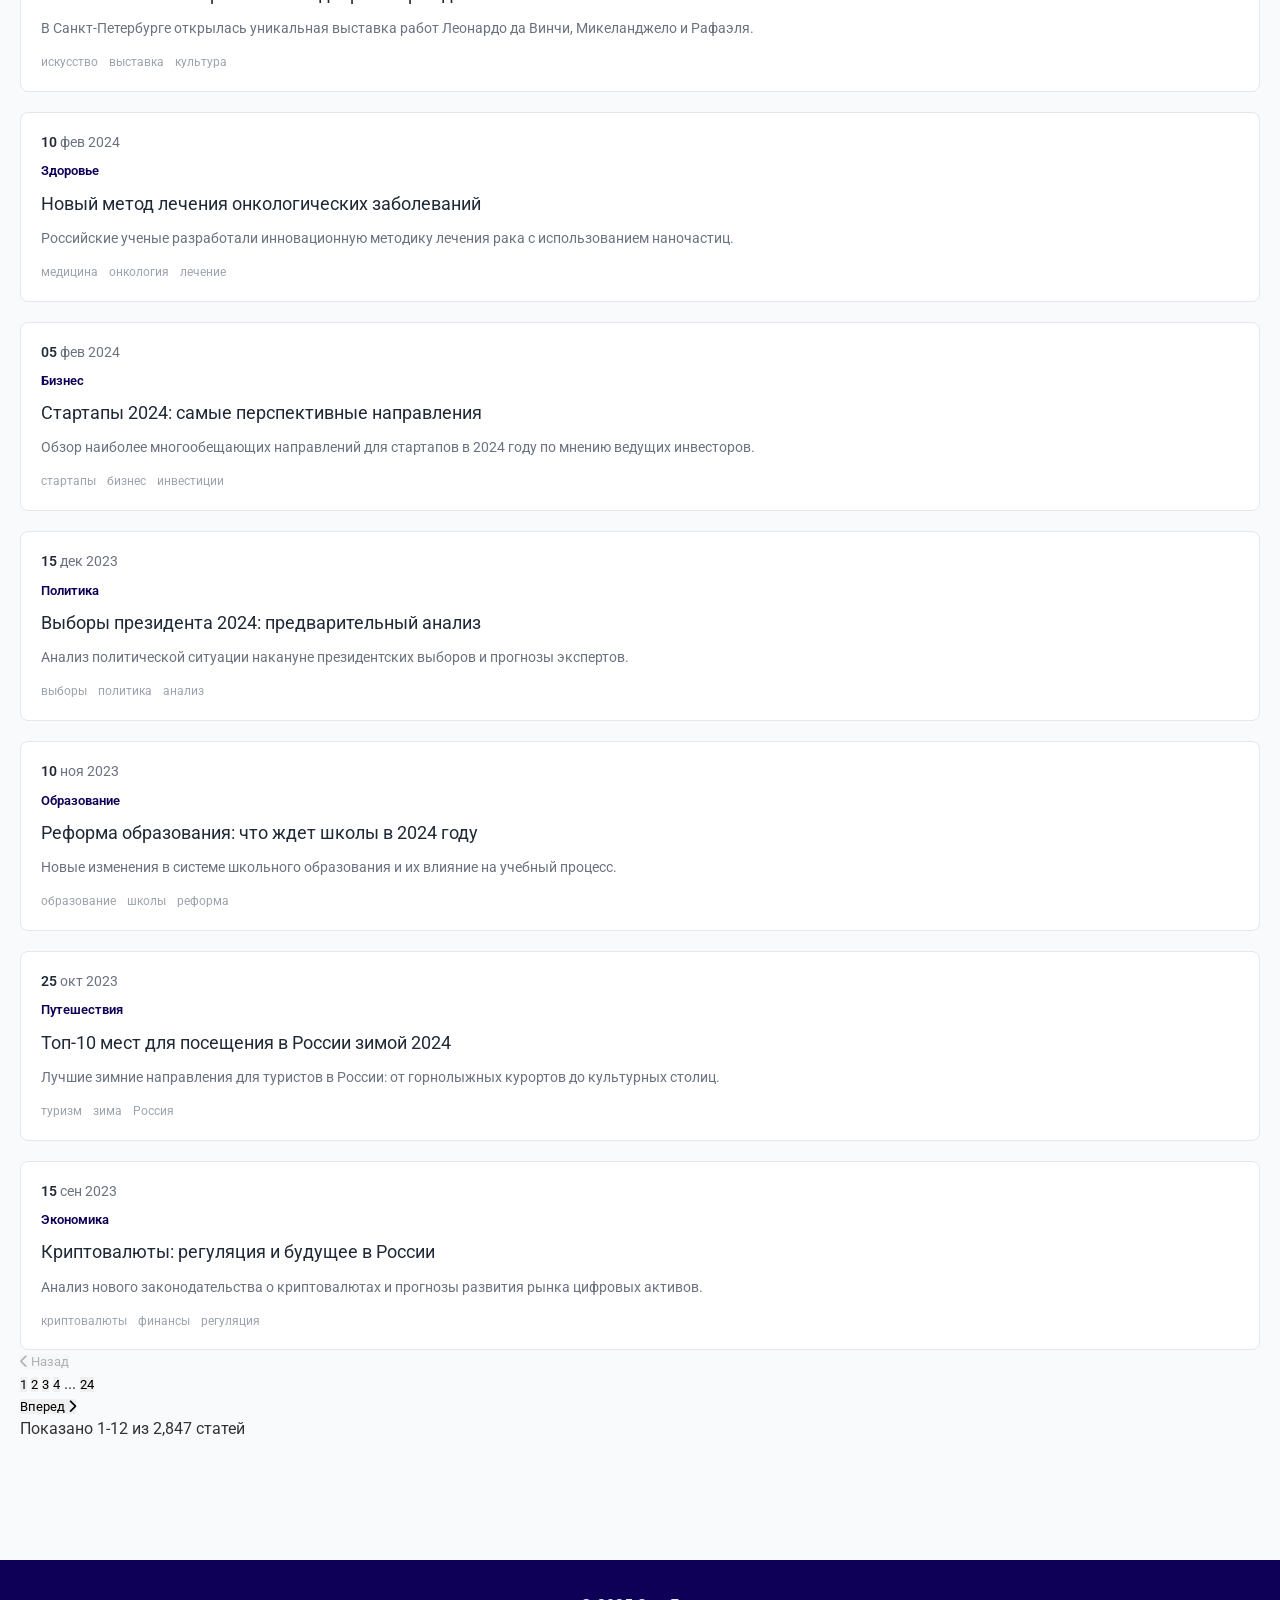
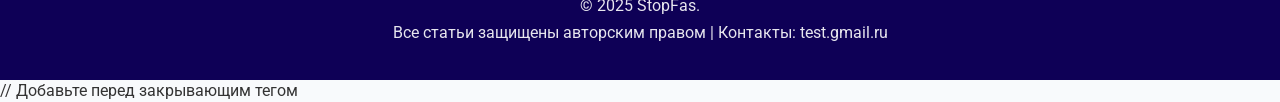
==== commit 3fb1da13: "fix3" ====
--- a/archive.html
+++ b/archive.html
@@ -158,7 +158,7 @@
               <div class="article-content">
                 <div class="article-category">Политика</div>
                 <h3 class="article-title">
-                  <a href="#">Саммит G20: итоги и перспективы для России</a>
+                  <a href="./post1.html">Саммит G20: итоги и перспективы для России</a>
                 </h3>
                 <p class="article-excerpt">
                   Анализ результатов последнего саммита G20 и их влияние на
@@ -183,7 +183,7 @@
               <div class="article-content">
                 <div class="article-category">Экономика</div>
                 <h3 class="article-title">
-                  <a href="#"
+                  <a href="./post1.html"
                     >Новые санкции ЕС: анализ и прогнозы для экономики</a
                   >
                 </h3>
@@ -210,7 +210,7 @@
               <div class="article-content">
                 <div class="article-category">Наука</div>
                 <h3 class="article-title">
-                  <a href="#">Новое открытие в области квантовых компьютеров</a>
+                  <a href="./post1.html">Новое открытие в области квантовых компьютеров</a>
                 </h3>
                 <p class="article-excerpt">
                   Российские ученые совершили прорыв в создании квантовых
@@ -235,7 +235,7 @@
               <div class="article-content">
                 <div class="article-category">Спорт</div>
                 <h3 class="article-title">
-                  <a href="#">Чемпионат мира по футболу 2026: новые стадионы</a>
+                  <a href="./post1.html">Чемпионат мира по футболу 2026: новые стадионы</a>
                 </h3>
                 <p class="article-excerpt">
                   Обзор новых футбольных арен, которые примут матчи чемпионата
@@ -261,7 +261,7 @@
               <div class="article-content">
                 <div class="article-category">Технологии</div>
                 <h3 class="article-title">
-                  <a href="#"
+                  <a href="./post1.html"
                     >Искусственный интеллект в медицине: революция в
                     диагностике</a
                   >
@@ -289,7 +289,7 @@
               <div class="article-content">
                 <div class="article-category">Культура</div>
                 <h3 class="article-title">
-                  <a href="#">Новая выставка в Эрмитаже: шедевры Возрождения</a>
+                  <a href="./post1.html">Новая выставка в Эрмитаже: шедевры Возрождения</a>
                 </h3>
                 <p class="article-excerpt">
                   В Санкт-Петербурге открылась уникальная выставка работ Леонардо
@@ -314,7 +314,7 @@
               <div class="article-content">
                 <div class="article-category">Здоровье</div>
                 <h3 class="article-title">
-                  <a href="#">Новый метод лечения онкологических заболеваний</a>
+                  <a href="./post1.html">Новый метод лечения онкологических заболеваний</a>
                 </h3>
                 <p class="article-excerpt">
                   Российские ученые разработали инновационную методику лечения
@@ -339,7 +339,7 @@
               <div class="article-content">
                 <div class="article-category">Бизнес</div>
                 <h3 class="article-title">
-                  <a href="#">Стартапы 2024: самые перспективные направления</a>
+                  <a href="./post1.html">Стартапы 2024: самые перспективные направления</a>
                 </h3>
                 <p class="article-excerpt">
                   Обзор наиболее многообещающих направлений для стартапов в 2024
@@ -365,7 +365,7 @@
               <div class="article-content">
                 <div class="article-category">Политика</div>
                 <h3 class="article-title">
-                  <a href="#">Выборы президента 2024: предварительный анализ</a>
+                  <a href="./post1.html">Выборы президента 2024: предварительный анализ</a>
                 </h3>
                 <p class="article-excerpt">
                   Анализ политической ситуации накануне президентских выборов и
@@ -390,7 +390,7 @@
               <div class="article-content">
                 <div class="article-category">Образование</div>
                 <h3 class="article-title">
-                  <a href="#">Реформа образования: что ждет школы в 2024 году</a>
+                  <a href="./post1.html">Реформа образования: что ждет школы в 2024 году</a>
                 </h3>
                 <p class="article-excerpt">
                   Новые изменения в системе школьного образования и их влияние на
@@ -415,7 +415,7 @@
               <div class="article-content">
                 <div class="article-category">Путешествия</div>
                 <h3 class="article-title">
-                  <a href="#">Топ-10 мест для посещения в России зимой 2024</a>
+                  <a href="./post1.html">Топ-10 мест для посещения в России зимой 2024</a>
                 </h3>
                 <p class="article-excerpt">
                   Лучшие зимние направления для туристов в России: от горнолыжных
@@ -441,7 +441,7 @@
               <div class="article-content">
                 <div class="article-category">Экономика</div>
                 <h3 class="article-title">
-                  <a href="#">Криптовалюты: регуляция и будущее в России</a>
+                  <a href="./post1.html">Криптовалюты: регуляция и будущее в России</a>
                 </h3>
                 <p class="article-excerpt">
                   Анализ нового законодательства о криптовалютах и прогнозы
@@ -489,6 +489,55 @@
       </div>
     </footer>
 
-    <script src="archive.js"></script>
+    // Добавьте перед закрывающим тегом </body>
+    <script>
+    document.addEventListener('DOMContentLoaded', function() {
+      const dropdowns = document.querySelectorAll('.dropdown');
+      
+      // Закрытие всех выпадающих меню при клике вне
+      document.addEventListener('click', function(e) {
+        if (!e.target.closest('.dropdown')) {
+          dropdowns.forEach(dropdown => {
+            dropdown.classList.remove('active');
+          });
+        }
+      });
+      
+      // Переключение выпадающих меню
+      dropdowns.forEach(dropdown => {
+        const btn = dropdown.querySelector('.dropdown-btn');
+        
+        btn.addEventListener('click', function(e) {
+          e.stopPropagation();
+          
+          // Закрыть все другие меню
+          dropdowns.forEach(other => {
+            if (other !== dropdown) {
+              other.classList.remove('active');
+            }
+          });
+          
+          // Переключить текущее
+          dropdown.classList.toggle('active');
+        });
+        
+        // Закрыть при клике на пункт
+        const links = dropdown.querySelectorAll('.dropdown-content a');
+        links.forEach(link => {
+          link.addEventListener('click', function() {
+            dropdown.classList.remove('active');
+            
+            // Обновить текст кнопки на выбранный пункт
+            const icon = btn.querySelector('i:first-child');
+            const text = this.textContent.trim();
+            const iconClass = this.querySelector('i').className;
+            
+            // Сохраняем первый иконку, меняем только текст
+            btn.innerHTML = `${icon.outerHTML} ${text} <i class="fas fa-chevron-down dropdown-arrow"></i>`;
+          });
+        });
+      });
+    });
+    </script>
   </body>
 </html>
